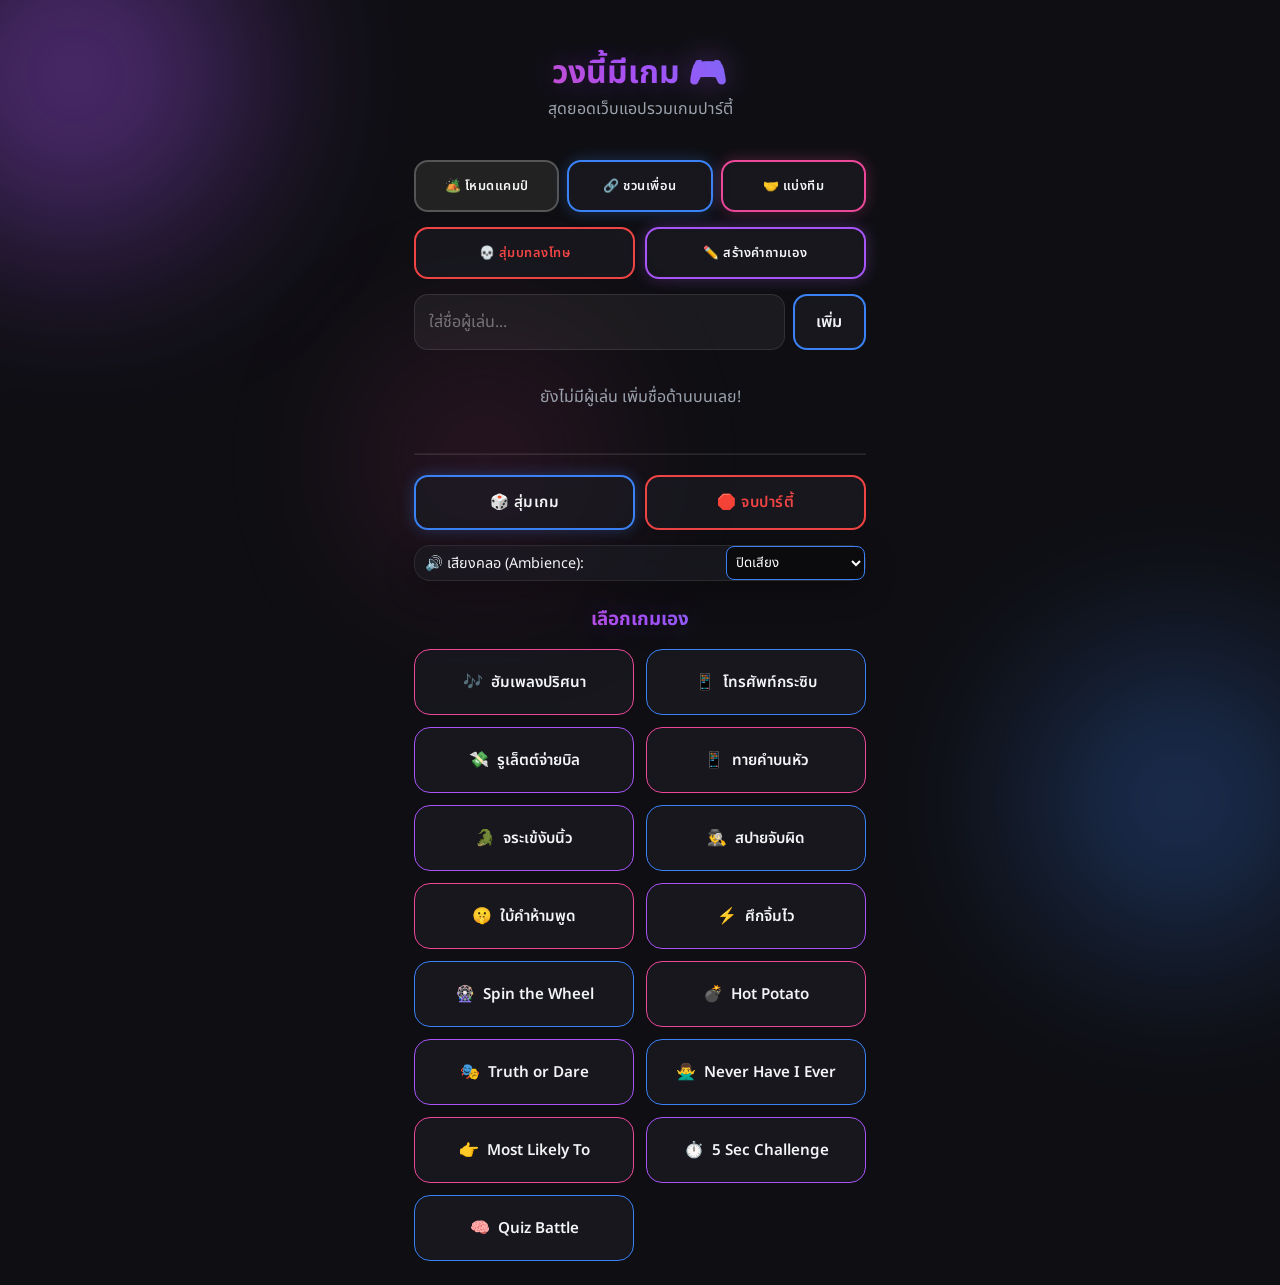
==== index.html @ 6295caa7 "Restore custom game selection section and load runtime fixes" ====
<!DOCTYPE html>
<html lang="th">
<head>
    <meta charset="UTF-8">
    <meta name="viewport" content="width=device-width, initial-scale=1.0">
    <title>วงนี้มีเกม - Party Game Hub</title>
    <link href="https://fonts.googleapis.com/css2?family=Noto+Sans+Thai:wght@300;400;600;800&display=swap" rel="stylesheet">
    <link rel="stylesheet" href="style.css">
    <link rel="manifest" href="manifest.json">
</head>
<body>

<div class="bg-orb orb-1"></div>
<div class="bg-orb orb-2"></div>
<div class="bg-orb orb-3"></div>
<div id="flash-overlay"></div>

<div id="app-container">
    <div id="home-view" class="p-4">
        <div class="header mb-4">
            <h1 class="text-gradient pulse-text">วงนี้มีเกม 🎮</h1>
            <p class="text-muted">สุดยอดเว็บแอปรวมเกมปาร์ตี้</p>
        </div>

        <div style="display: flex; gap: 8px; margin-bottom: 15px; flex-wrap: wrap;">
            <button onclick="toggleCampfire()" id="btn-campfire" class="action-btn" style="flex: 1; font-size: 0.8rem; background: #222; border-color: #555;">🏕️ โหมดแคมป์</button>
            <button onclick="shareApp()" class="btn-neon-blue action-btn" style="flex: 1; font-size: 0.8rem;">🔗 ชวนเพื่อน</button>
            <button onclick="splitTeams()" class="btn-neon-pink action-btn" style="flex: 1; font-size: 0.8rem;">🤝 แบ่งทีม</button>
        </div>

        <div style="display: flex; gap: 10px; margin-bottom: 15px;">
            <button onclick="showPenaltyModal()" class="btn-danger action-btn" style="flex: 1; font-size: 0.8rem;">💀 สุ่มบทลงโทษ</button>
            <button onclick="showCustomModal()" class="btn-neon-purple action-btn" style="flex: 1; font-size: 0.8rem;">✏️ สร้างคำถามเอง</button>
        </div>

        <div class="mb-4">
            <div style="display: flex; gap: 8px; margin-bottom: 15px;">
                <input type="text" id="new-player-name" placeholder="ใส่ชื่อผู้เล่น..." autocomplete="off">
                <button onclick="addPlayer()" class="btn-neon-blue" style="width: 80px; box-shadow: none;">เพิ่ม</button>
            </div>
            <div id="player-list"></div>
        </div>

        <hr style="border-color: rgba(255,255,255,0.1); margin: 20px 0;">

        <div style="display: flex; gap: 10px; margin-bottom: 15px;">
            <button onclick="randomGameSelect()" class="btn-neon-blue action-btn">🎲 สุ่มเกม</button>
            <button onclick="endParty()" class="btn-danger action-btn">🛑 จบปาร์ตี้</button>
        </div>

        <div class="glass-card p-2 mb-4" style="display: flex; align-items: center; justify-content: space-between;">
            <span style="font-size: 0.9rem; margin-left: 10px;">🔊 เสียงคลอ (Ambience):</span>
            <select id="ambience-select" onchange="changeAmbience()" style="padding: 5px; border-radius: 8px; background: rgba(0,0,0,0.5); color: white; border: 1px solid var(--neon-blue);">
                <option value="none">ปิดเสียง</option>
                <option value="crickets">🏕️ เสียงจิ้งหรีด</option>
                <option value="heartbeat">💓 ลุ้นระทึก (ตึกตัก)</option>
            </select>
        </div>

        <h3 class="mb-3 text-gradient">เลือกเกมเอง</h3>
        <div class="game-grid" id="game-grid">
            <p class="text-muted" style="grid-column: 1 / -1; text-align: center;">กำลังโหลดรายการเกม...</p>
        </div>
    </div>

    <div id="game-view" class="hidden glass-overlay">
        <div class="game-header">
            <button class="back-btn" onclick="closeGame()">◀ กลับ</button>
            <h2 id="game-title" class="text-gradient" style="flex: 1; text-align: left;">Game Title</h2>
        </div>
        <div class="game-content" id="game-content"></div>
    </div>

    <div id="summary-view" class="hidden p-4 glass-overlay">
        <h1 class="text-gradient mb-4 mt-4 pulse-text">🎉 สรุปผลปาร์ตี้ 🎉</h1>
        <div id="summary-content" class="glass-card mb-4 p-4" style="border-color: var(--neon-pink);"></div>
        <button onclick="copySummary()" class="btn-neon-blue mb-3 action-btn">📋 คัดลอกผลสรุป</button>
        <button onclick="resetAll()" class="btn-danger action-btn">🔄 เริ่มงานใหม่ทั้งหมด</button>
    </div>

    <div id="penalty-modal" class="hidden modal-overlay">
        <div class="glass-card p-4 text-center modal-box">
            <h2 class="mb-4 text-gradient">💀 บทลงโทษ</h2>
            <div id="penalty-result" class="timer-text mb-4" style="font-size: 1.5rem; color: #ef4444; line-height: 1.4;">กดสุ่มเลย!</div>
            <button class="btn-danger action-btn mb-2" onclick="rollPenalty()">🎲 สุ่มลงโทษ</button>
            <button class="btn-neon-purple action-btn" onclick="closeModals()">ปิดหน้าต่าง</button>
        </div>
    </div>

    <div id="custom-modal" class="hidden modal-overlay">
        <div class="glass-card p-4 modal-box">
            <h2 class="mb-4 text-gradient">✏️ สร้างคำถาม/คำใบ้เอง</h2>
            <select id="custom-category" style="width: 100%; padding: 10px; margin-bottom: 10px; background: rgba(0,0,0,0.5); color: white; border-radius: 8px;">
                <option value="tod-truth">Truth (ความจริง)</option>
                <option value="tod-dare">Dare (กล้าทำ)</option>
                <option value="headsup">ทายคำบนหัว</option>
            </select>
            <input type="text" id="custom-input" placeholder="พิมพ์ข้อความที่นี่..." class="mb-4">
            <button class="btn-neon-blue action-btn mb-2" onclick="saveCustomData()">💾 บันทึก</button>
            <button class="btn-danger action-btn" onclick="closeModals()">ปิดหน้าต่าง</button>
        </div>
    </div>

    <div id="team-modal" class="hidden modal-overlay">
        <div class="glass-card p-4 modal-box text-center">
            <h2 class="mb-4 text-gradient">🤝 ผลการแบ่งทีม</h2>
            <div id="team-result" style="text-align: left; margin-bottom: 20px;"></div>
            <button class="btn-neon-blue action-btn mb-2" onclick="splitTeams()">🔄 สุ่มใหม่</button>
            <button class="btn-danger action-btn" onclick="closeModals()">ปิดหน้าต่าง</button>
        </div>
    </div>
</div>

<script src="script.js"></script>
<script src="fixes.js"></script>
</body>
</html>
---- style.css ----
:root {
    --bg-dark: #0f0f13;
    --card-dark: rgba(28, 28, 36, 0.65);
    --neon-purple: #a855f7;
    --neon-blue: #3b82f6;
    --neon-pink: #ec4899;
    --text-main: #f3f4f6;
    --text-muted: #9ca3af;
}

* { box-sizing: border-box; margin: 0; padding: 0; font-family: 'Noto Sans Thai', sans-serif; -webkit-tap-highlight-color: transparent; }
body { background-color: var(--bg-dark); color: var(--text-main); display: flex; justify-content: center; min-height: 100vh; overflow-x: hidden; transition: background-color 0.3s; }

/* โหมดแคมป์ไฟ (Campfire Mode) ประหยัดแบตเตอรี่ */
body.campfire-mode { background-color: #000000; }
body.campfire-mode .bg-orb { display: none !important; }
body.campfire-mode .glass-card { background: #111; border-color: #333; box-shadow: none; backdrop-filter: none; }
body.campfire-mode .btn-neon-blue, body.campfire-mode .btn-neon-pink, body.campfire-mode .btn-neon-purple { box-shadow: none !important; text-shadow: none !important; border-width: 1px; }
body.campfire-mode .text-gradient { background: none; -webkit-text-fill-color: #fff; text-shadow: none; color: #fff; }

.bg-orb { position: fixed; border-radius: 50%; filter: blur(90px); z-index: -1; opacity: 0.4; animation: float 12s infinite ease-in-out alternate; }
.orb-1 { width: 350px; height: 350px; background: var(--neon-purple); top: -100px; left: -100px; }
.orb-2 { width: 300px; height: 300px; background: var(--neon-blue); bottom: -50px; right: -50px; animation-delay: -4s; opacity: 0.3; }
.orb-3 { width: 200px; height: 200px; background: var(--neon-pink); top: 40%; left: 30%; animation-delay: -8s; opacity: 0.2; }
@keyframes float { 0% { transform: translate(0, 0) scale(1); } 100% { transform: translate(40px, 60px) scale(1.1); } }

#flash-overlay { position: fixed; top: 0; left: 0; width: 100vw; height: 100vh; pointer-events: none; z-index: 9999; transition: background-color 0.3s; }

#app-container { width: 100%; max-width: 500px; min-height: 100vh; position: relative; display: flex; flex-direction: column; }
h1, h2, h3 { text-align: center; }
.text-gradient { background: linear-gradient(45deg, var(--neon-pink), var(--neon-purple), var(--neon-blue)); -webkit-background-clip: text; -webkit-text-fill-color: transparent; text-shadow: 0 0 30px rgba(168, 85, 247, 0.4); }
.hidden { display: none !important; }
.mb-2 { margin-bottom: 0.5rem; } .mb-3 { margin-bottom: 1rem; } .mb-4 { margin-bottom: 1.5rem; } .mt-4 { margin-top: 1.5rem; } .p-4 { padding: 1.5rem; } .text-muted { color: var(--text-muted); }
.text-center { text-align: center; }

.glass-card { background: var(--card-dark); backdrop-filter: blur(12px); -webkit-backdrop-filter: blur(12px); border: 1px solid rgba(255, 255, 255, 0.08); border-radius: 16px; box-shadow: 0 8px 32px 0 rgba(0, 0, 0, 0.3); transition: all 0.3s; }
.glass-overlay { background: rgba(15, 15, 19, 0.95); backdrop-filter: blur(20px); -webkit-backdrop-filter: blur(20px); display: flex; flex-direction: column; }
.game-rules-box { background: rgba(255, 255, 255, 0.05); border-left: 4px solid var(--neon-blue); padding: 12px 15px; border-radius: 0 12px 12px 0; font-size: 0.9rem; text-align: left; line-height: 1.5; width: 100%; max-width: 400px; margin-bottom: 20px; box-shadow: inset 0 0 10px rgba(59, 130, 246, 0.1); }

/* แก้ไขปัญหา Modal ของภาพ image_8b6b81.png */
.modal-overlay { position: fixed; top: 0; left: 0; width: 100%; height: 100%; background: rgba(0,0,0,0.8); z-index: 10000; display: flex; justify-content: center; align-items: center; padding: 20px; backdrop-filter: blur(10px); }
.modal-box { width: 100%; max-width: 400px; animation: slideUpFade 0.3s ease-out; }

button { background: var(--card-dark); color: var(--text-main); border: 2px solid var(--text-muted); padding: 14px 20px; border-radius: 14px; font-size: 1rem; font-weight: 600; cursor: pointer; transition: all 0.3s; width: 100%; display: flex; justify-content: center; align-items: center; gap: 8px; backdrop-filter: blur(5px); }
button:active { transform: scale(0.95); }
.action-btn { letter-spacing: 0.5px; text-transform: uppercase; font-size: 0.95rem; }
.btn-neon-purple { border-color: var(--neon-purple); box-shadow: 0 0 15px rgba(168, 85, 247, 0.3); } .btn-neon-purple:hover { box-shadow: 0 0 25px rgba(168, 85, 247, 0.6), inset 0 0 10px rgba(168, 85, 247, 0.4); background: rgba(168, 85, 247, 0.1); }
.btn-neon-blue { border-color: var(--neon-blue); box-shadow: 0 0 15px rgba(59, 130, 246, 0.3); } .btn-neon-blue:hover { box-shadow: 0 0 25px rgba(59, 130, 246, 0.6), inset 0 0 10px rgba(59, 130, 246, 0.4); background: rgba(59, 130, 246, 0.1); }
.btn-neon-pink { border-color: var(--neon-pink); box-shadow: 0 0 15px rgba(236, 72, 153, 0.3); } .btn-neon-pink:hover { box-shadow: 0 0 25px rgba(236, 72, 153, 0.6), inset 0 0 10px rgba(236, 72, 153, 0.4); background: rgba(236, 72, 153, 0.1); }
.btn-danger { border-color: #ef4444; color: #ef4444; } .btn-danger:hover { box-shadow: 0 0 25px rgba(239, 68, 68, 0.5); background: rgba(239, 68, 68, 0.1); }

input[type="text"], input[type="number"] { width: 100%; padding: 14px; border-radius: 14px; border: 1px solid rgba(255,255,255,0.1); background: rgba(255,255,255,0.05); color: var(--text-main); font-size: 1rem; outline: none; transition: all 0.3s; }
input[type="text"]:focus, input[type="number"]:focus { border-color: var(--neon-blue); box-shadow: 0 0 20px rgba(59, 130, 246, 0.4); background: rgba(255,255,255,0.1); }

/* Custom Timer Input */
.custom-timer-box { display: flex; align-items: center; justify-content: center; gap: 10px; margin-bottom: 15px; background: rgba(0,0,0,0.3); padding: 10px; border-radius: 12px; border: 1px solid rgba(255,255,255,0.1); width: 100%; max-width: 300px; }
.custom-timer-box input { width: 80px; padding: 8px; text-align: center; }

.header { text-align: center; padding: 25px 10px 15px; }
.player-item { background: var(--card-dark); backdrop-filter: blur(10px); border-radius: 12px; padding: 12px 18px; display: flex; justify-content: space-between; align-items: center; margin-bottom: 10px; border-left: 4px solid var(--neon-purple); border-top: 1px solid rgba(255,255,255,0.05); border-right: 1px solid rgba(255,255,255,0.05); border-bottom: 1px solid rgba(255,255,255,0.05); transition: transform 0.2s; }

.game-grid { display: grid; grid-template-columns: repeat(2, 1fr); gap: 12px; }
.game-card { background: var(--card-dark); border: 1px solid rgba(255,255,255,0.08); border-radius: 16px; padding: 20px 5px; text-align: center; cursor: pointer; transition: all 0.3s; }

#game-view, #summary-view { position: fixed; top: 0; left: 0; right: 0; bottom: 0; z-index: 10; display: flex; flex-direction: column; overflow-y: auto; }
.game-header { display: flex; align-items: center; padding: 20px; border-bottom: 1px solid rgba(255,255,255,0.05); background: rgba(0,0,0,0.5); position: sticky; top: 0; z-index: 11; }
.back-btn { width: auto; padding: 8px 18px; border-color: rgba(255,255,255,0.2); margin-right: 15px; border-radius: 20px;}
.game-content { flex: 1; padding: 30px 20px; display: flex; flex-direction: column; align-items: center; justify-content: flex-start; text-align: center; min-height: max-content; }

.display-text { font-size: 1.5rem; font-weight: 600; line-height: 1.5; margin: 15px 0; min-height: 100px; display: flex; align-items: center; justify-content: center; text-shadow: 0 2px 10px rgba(0,0,0,0.5); }
.timer-text { font-size: 4rem; font-weight: 800; color: var(--neon-pink); text-shadow: 0 0 30px rgba(236, 72, 153, 0.8); animation: heartbeat 1s infinite; }
@keyframes heartbeat { 0% { transform: scale(1); } 50% { transform: scale(1.1); } 100% { transform: scale(1); } }
@keyframes slideUpFade { 0% { opacity: 0; transform: translateY(30px); } 100% { opacity: 1; transform: translateY(0); } }

/* Toast Notification */
#toast-container { position: fixed; top: 20px; left: 50%; transform: translateX(-50%); z-index: 100000; display: flex; flex-direction: column; align-items: center; gap: 10px; width: 90%; max-width: 400px; pointer-events: none; }
.toast { background: rgba(28, 28, 36, 0.95); border: 2px solid var(--neon-blue); color: white; padding: 12px 20px; border-radius: 30px; box-shadow: 0 5px 20px rgba(0,0,0,0.5); animation: slideDownToast 0.3s forwards; text-align: center; font-weight: 600; width: 100%; backdrop-filter: blur(10px); }
@keyframes slideDownToast { 0% { transform: translateY(-50px); opacity: 0; } 100% { transform: translateY(0); opacity: 1; } }

/* Wheel & Tap Battle */
.wheel-container { width: 260px; height: 260px; border-radius: 50%; border: 6px solid var(--neon-purple); display: flex; align-items: center; justify-content: center; font-size: 1.5rem; font-weight: bold; margin: 30px auto; background: rgba(28,28,36,0.8); text-align: center; padding: 25px; animation: ring-pulse 2s infinite; }
.tap-container { display: flex; flex-direction: column; width: 100%; height: 50vh; min-height: 300px; border-radius: 20px; overflow: hidden; border: 4px solid #fff; }
.tap-area { display: flex; justify-content: center; align-items: center; font-size: 2rem; font-weight: bold; cursor: pointer; transition: flex-basis 0.1s; -webkit-user-select: none; user-select: none; }
.tap-red { background: #ef4444; flex-basis: 50%; } .tap-blue { background: #3b82f6; flex-basis: 50%; }
.croc-grid { display: grid; grid-template-columns: repeat(5, 1fr); gap: 10px; width: 100%; max-width: 400px; margin: 20px 0; }
.croc-tooth { background: white; height: 60px; border-radius: 8px; border: none; cursor: pointer; box-shadow: inset 0 -5px 10px rgba(0,0,0,0.2); }
.croc-tooth.pressed { background: #333; opacity: 0.5; pointer-events: none; }
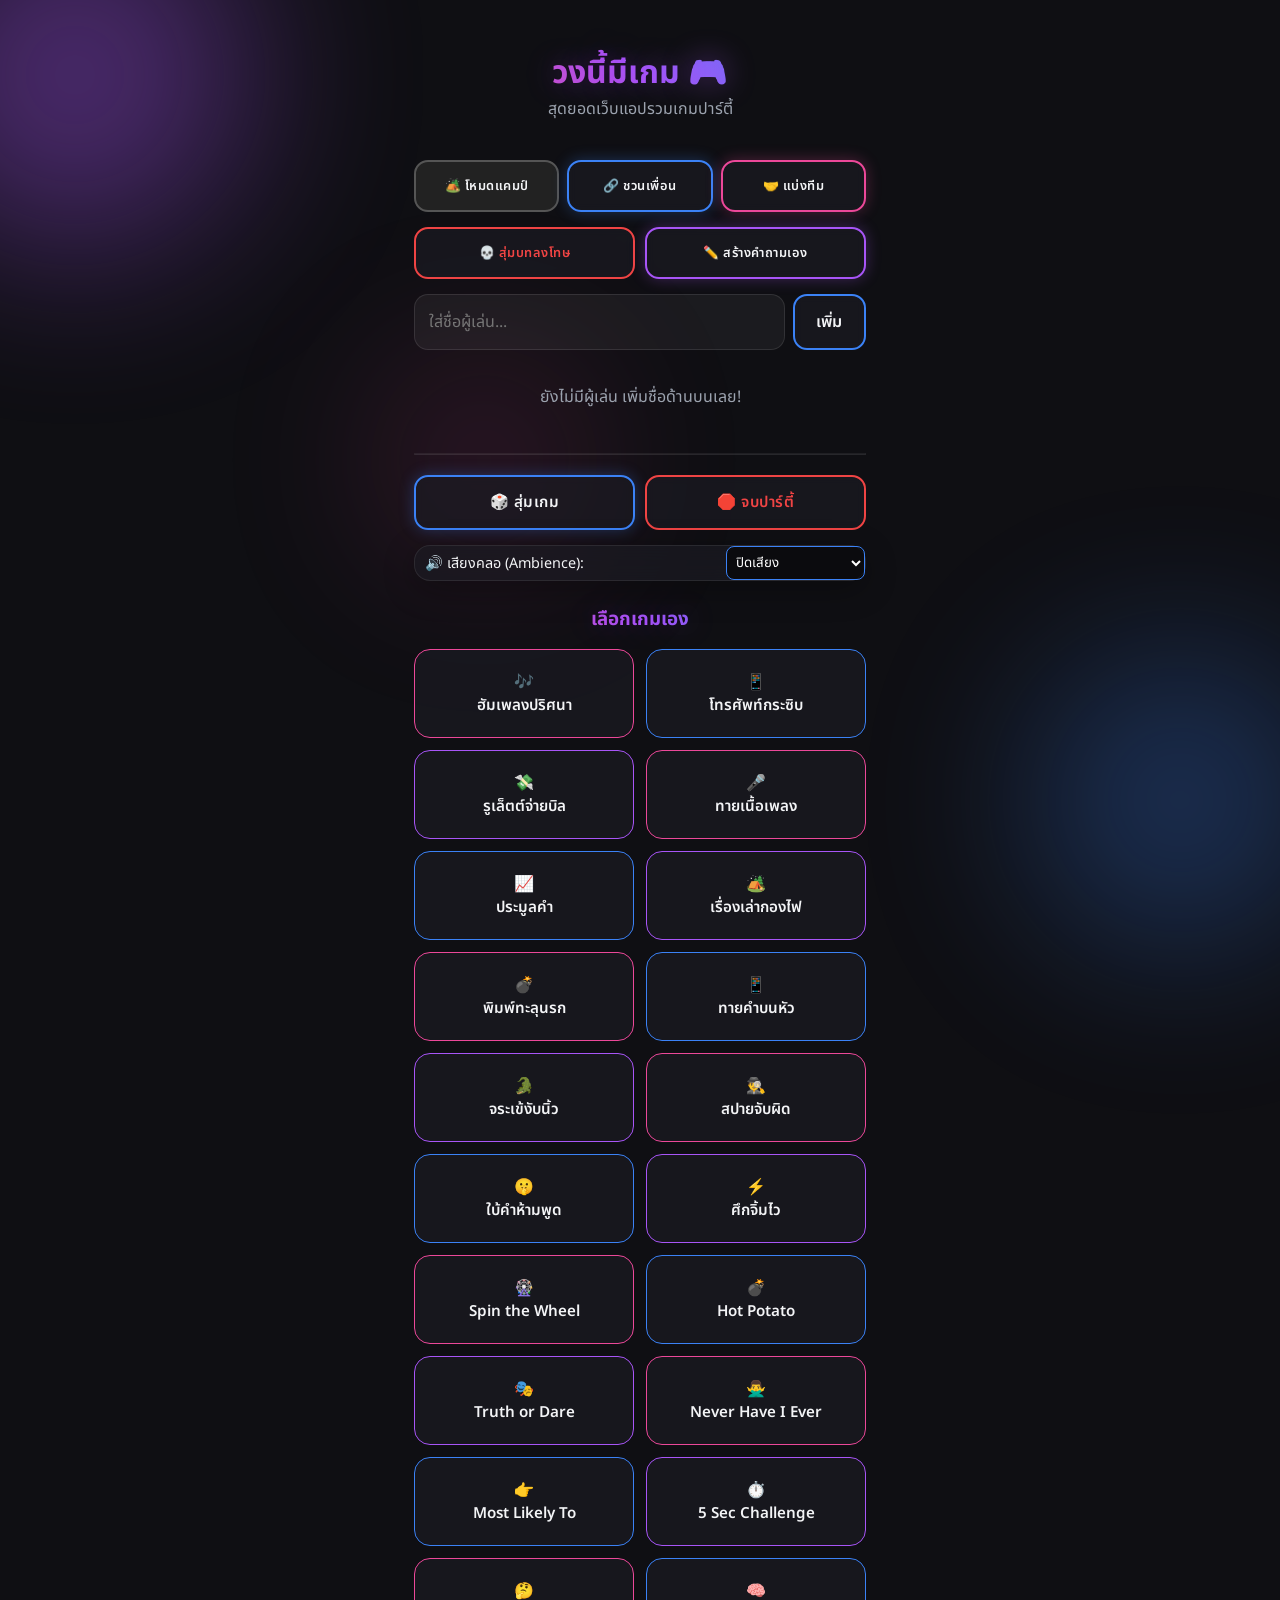
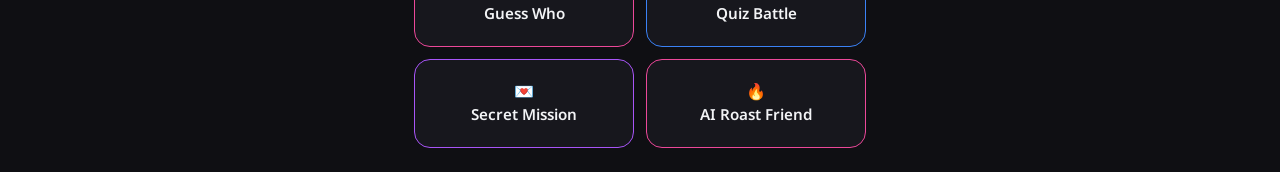
==== commit 33cc7a02: "Update index.html" ====
--- a/index.html
+++ b/index.html
@@ -112,6 +112,5 @@
 </div>
 
 <script src="script.js"></script>
-<script src="fixes.js"></script>
 </body>
 </html>
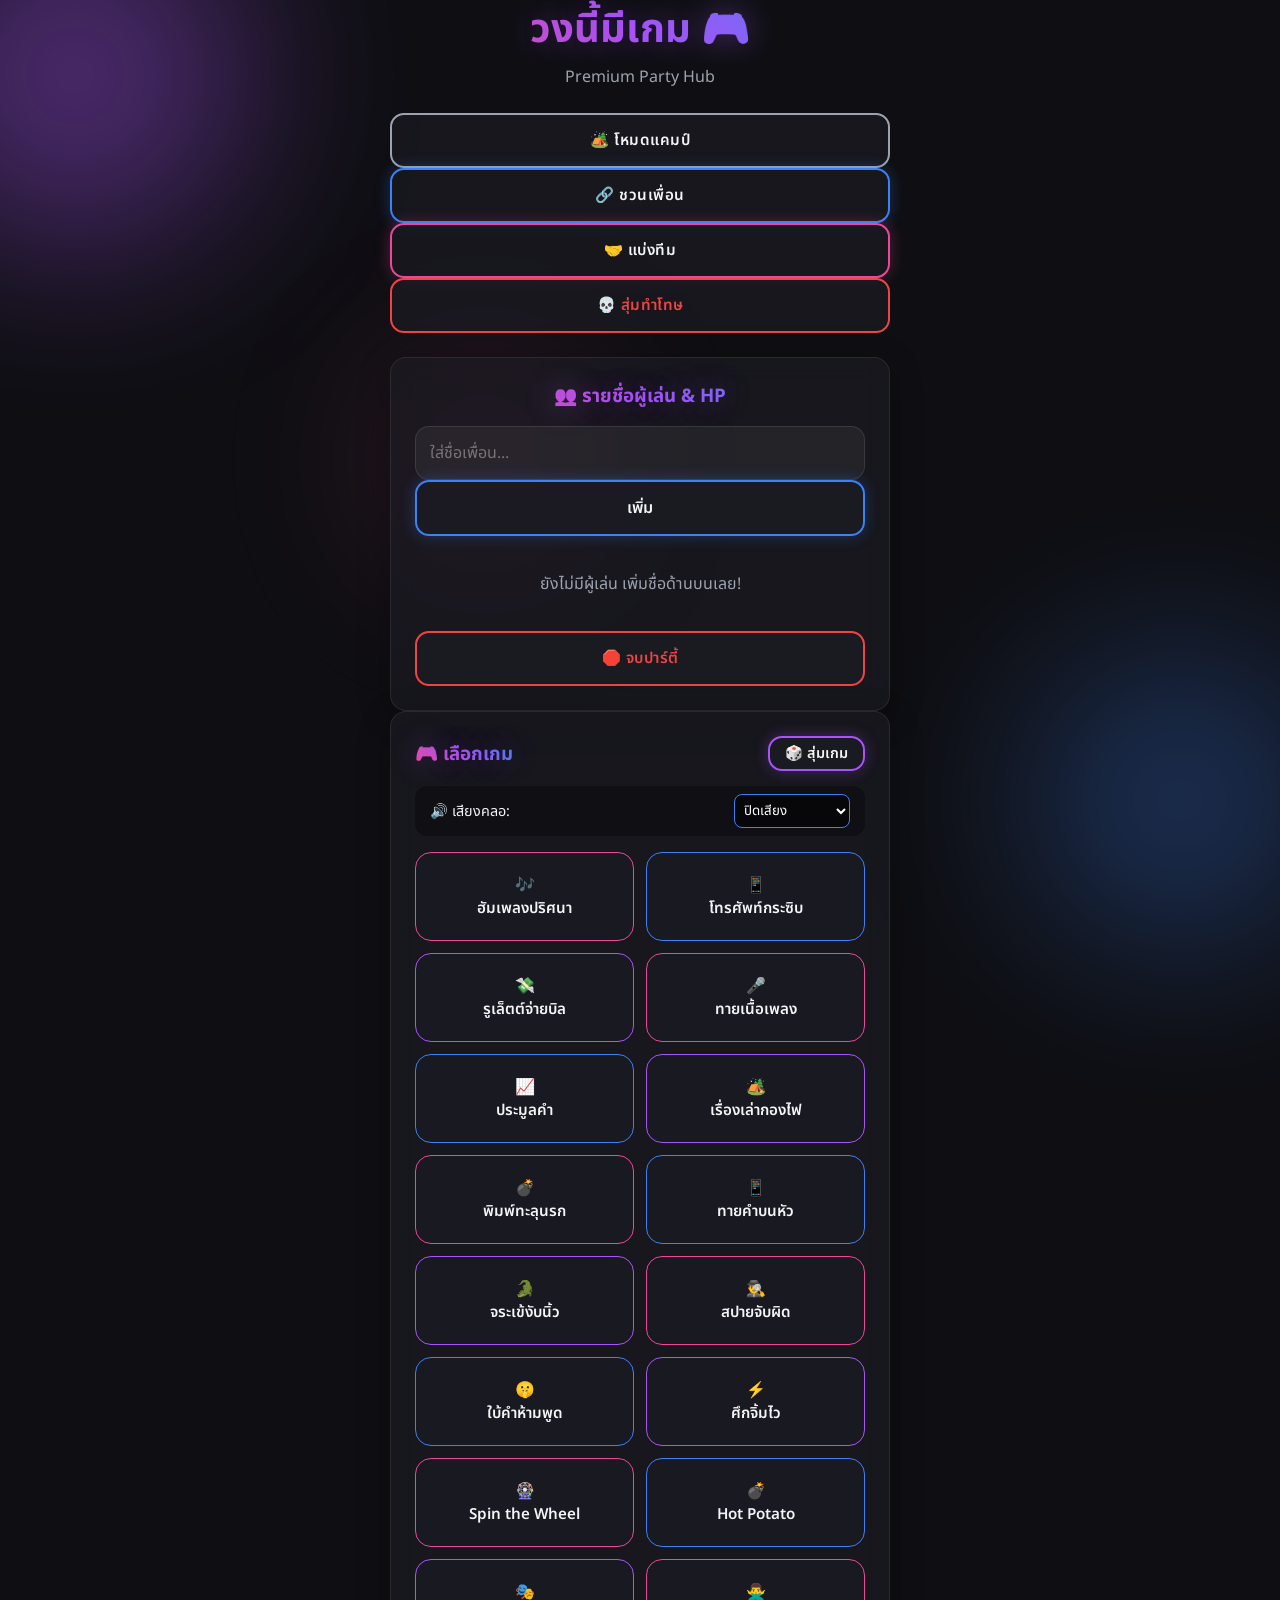
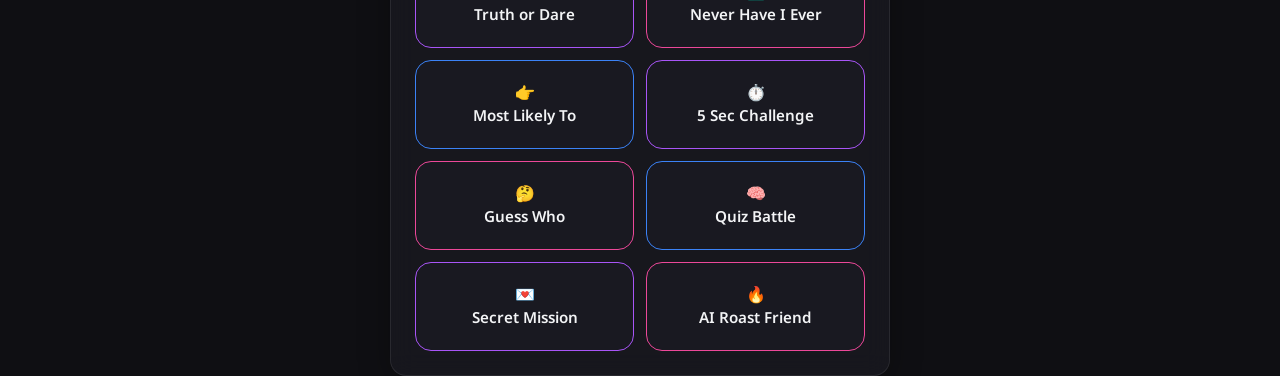
==== commit 4b177f1b: "Update index.html" ====
--- a/index.html
+++ b/index.html
@@ -2,8 +2,8 @@
 <html lang="th">
 <head>
     <meta charset="UTF-8">
-    <meta name="viewport" content="width=device-width, initial-scale=1.0">
-    <title>วงนี้มีเกม - Party Game Hub</title>
+    <meta name="viewport" content="width=device-width, initial-scale=1.0, maximum-scale=1.0, user-scalable=no">
+    <title>วงนี้มีเกม - Premium Party Hub</title>
     <link href="https://fonts.googleapis.com/css2?family=Noto+Sans+Thai:wght@300;400;600;800&display=swap" rel="stylesheet">
     <link rel="stylesheet" href="style.css">
     <link rel="manifest" href="manifest.json">
@@ -16,50 +16,52 @@
 <div id="flash-overlay"></div>
 
 <div id="app-container">
-    <div id="home-view" class="p-4">
-        <div class="header mb-4">
-            <h1 class="text-gradient pulse-text">วงนี้มีเกม 🎮</h1>
-            <p class="text-muted">สุดยอดเว็บแอปรวมเกมปาร์ตี้</p>
+    
+    <div id="home-view" class="dashboard-layout">
+        
+        <div class="header-section text-center mb-4">
+            <h1 class="text-gradient pulse-text" style="font-size: 2.5rem; margin-bottom: 5px;">วงนี้มีเกม 🎮</h1>
+            <p class="text-muted">Premium Party Hub</p>
         </div>
 
-        <div style="display: flex; gap: 8px; margin-bottom: 15px; flex-wrap: wrap;">
-            <button onclick="toggleCampfire()" id="btn-campfire" class="action-btn" style="flex: 1; font-size: 0.8rem; background: #222; border-color: #555;">🏕️ โหมดแคมป์</button>
-            <button onclick="shareApp()" class="btn-neon-blue action-btn" style="flex: 1; font-size: 0.8rem;">🔗 ชวนเพื่อน</button>
-            <button onclick="splitTeams()" class="btn-neon-pink action-btn" style="flex: 1; font-size: 0.8rem;">🤝 แบ่งทีม</button>
+        <div class="toolbar-section mb-4">
+            <button onclick="toggleCampfire()" id="btn-campfire" class="action-btn toolbar-btn">🏕️ โหมดแคมป์</button>
+            <button onclick="shareApp()" class="action-btn toolbar-btn btn-neon-blue">🔗 ชวนเพื่อน</button>
+            <button onclick="splitTeams()" class="action-btn toolbar-btn btn-neon-pink">🤝 แบ่งทีม</button>
+            <button onclick="showPenaltyModal()" class="action-btn toolbar-btn btn-danger">💀 สุ่มทำโทษ</button>
         </div>
 
-        <div style="display: flex; gap: 10px; margin-bottom: 15px;">
-            <button onclick="showPenaltyModal()" class="btn-danger action-btn" style="flex: 1; font-size: 0.8rem;">💀 สุ่มบทลงโทษ</button>
-            <button onclick="showCustomModal()" class="btn-neon-purple action-btn" style="flex: 1; font-size: 0.8rem;">✏️ สร้างคำถามเอง</button>
-        </div>
+        <div class="dashboard-grid">
+            
+            <div class="player-panel glass-card p-4">
+                <h3 class="mb-3 text-gradient">👥 รายชื่อผู้เล่น & HP</h3>
+                <div class="add-player-box mb-3">
+                    <input type="text" id="new-player-name" placeholder="ใส่ชื่อเพื่อน..." autocomplete="off">
+                    <button onclick="addPlayer()" class="btn-neon-blue">เพิ่ม</button>
+                </div>
+                <div id="player-list" class="player-list-container"></div>
+                
+                <div style="display: flex; gap: 10px; margin-top: 15px;">
+                    <button onclick="endParty()" class="btn-danger action-btn" style="flex: 1;">🛑 จบปาร์ตี้</button>
+                </div>
+            </div>
 
-        <div class="mb-4">
-            <div style="display: flex; gap: 8px; margin-bottom: 15px;">
-                <input type="text" id="new-player-name" placeholder="ใส่ชื่อผู้เล่น..." autocomplete="off">
-                <button onclick="addPlayer()" class="btn-neon-blue" style="width: 80px; box-shadow: none;">เพิ่ม</button>
+            <div class="game-panel glass-card p-4">
+                <div style="display: flex; justify-content: space-between; align-items: center; margin-bottom: 15px;">
+                    <h3 class="text-gradient" style="margin: 0;">🎮 เลือกเกม</h3>
+                    <button onclick="randomGameSelect()" class="btn-neon-purple" style="width: auto; padding: 5px 15px; font-size: 0.9rem;">🎲 สุ่มเกม</button>
+                </div>
+                <div class="mb-3" style="display: flex; align-items: center; justify-content: space-between; background: rgba(0,0,0,0.3); padding: 8px 15px; border-radius: 12px;">
+                    <span style="font-size: 0.9rem;">🔊 เสียงคลอ:</span>
+                    <select id="ambience-select" onchange="changeAmbience()" style="padding: 5px; border-radius: 8px; background: rgba(0,0,0,0.5); color: white; border: 1px solid var(--neon-blue);">
+                        <option value="none">ปิดเสียง</option>
+                        <option value="crickets">🏕️ เสียงจิ้งหรีด</option>
+                        <option value="heartbeat">💓 ลุ้นระทึก</option>
+                    </select>
+                </div>
+                <div class="game-grid" id="game-grid"></div>
             </div>
-            <div id="player-list"></div>
-        </div>
 
-        <hr style="border-color: rgba(255,255,255,0.1); margin: 20px 0;">
-
-        <div style="display: flex; gap: 10px; margin-bottom: 15px;">
-            <button onclick="randomGameSelect()" class="btn-neon-blue action-btn">🎲 สุ่มเกม</button>
-            <button onclick="endParty()" class="btn-danger action-btn">🛑 จบปาร์ตี้</button>
-        </div>
-
-        <div class="glass-card p-2 mb-4" style="display: flex; align-items: center; justify-content: space-between;">
-            <span style="font-size: 0.9rem; margin-left: 10px;">🔊 เสียงคลอ (Ambience):</span>
-            <select id="ambience-select" onchange="changeAmbience()" style="padding: 5px; border-radius: 8px; background: rgba(0,0,0,0.5); color: white; border: 1px solid var(--neon-blue);">
-                <option value="none">ปิดเสียง</option>
-                <option value="crickets">🏕️ เสียงจิ้งหรีด</option>
-                <option value="heartbeat">💓 ลุ้นระทึก (ตึกตัก)</option>
-            </select>
-        </div>
-
-        <h3 class="mb-3 text-gradient">เลือกเกมเอง</h3>
-        <div class="game-grid" id="game-grid">
-            <p class="text-muted" style="grid-column: 1 / -1; text-align: center;">กำลังโหลดรายการเกม...</p>
         </div>
     </div>
 
@@ -72,8 +74,8 @@
     </div>
 
     <div id="summary-view" class="hidden p-4 glass-overlay">
-        <h1 class="text-gradient mb-4 mt-4 pulse-text">🎉 สรุปผลปาร์ตี้ 🎉</h1>
-        <div id="summary-content" class="glass-card mb-4 p-4" style="border-color: var(--neon-pink);"></div>
+        <h1 class="text-gradient mb-4 mt-4 pulse-text text-center">🎉 สรุปผลปาร์ตี้ 🎉</h1>
+        <div id="summary-content" class="glass-card mb-4 p-4"></div>
         <button onclick="copySummary()" class="btn-neon-blue mb-3 action-btn">📋 คัดลอกผลสรุป</button>
         <button onclick="resetAll()" class="btn-danger action-btn">🔄 เริ่มงานใหม่ทั้งหมด</button>
     </div>
@@ -87,20 +89,6 @@
         </div>
     </div>
 
-    <div id="custom-modal" class="hidden modal-overlay">
-        <div class="glass-card p-4 modal-box">
-            <h2 class="mb-4 text-gradient">✏️ สร้างคำถาม/คำใบ้เอง</h2>
-            <select id="custom-category" style="width: 100%; padding: 10px; margin-bottom: 10px; background: rgba(0,0,0,0.5); color: white; border-radius: 8px;">
-                <option value="tod-truth">Truth (ความจริง)</option>
-                <option value="tod-dare">Dare (กล้าทำ)</option>
-                <option value="headsup">ทายคำบนหัว</option>
-            </select>
-            <input type="text" id="custom-input" placeholder="พิมพ์ข้อความที่นี่..." class="mb-4">
-            <button class="btn-neon-blue action-btn mb-2" onclick="saveCustomData()">💾 บันทึก</button>
-            <button class="btn-danger action-btn" onclick="closeModals()">ปิดหน้าต่าง</button>
-        </div>
-    </div>
-
     <div id="team-modal" class="hidden modal-overlay">
         <div class="glass-card p-4 modal-box text-center">
             <h2 class="mb-4 text-gradient">🤝 ผลการแบ่งทีม</h2>
@@ -109,6 +97,7 @@
             <button class="btn-danger action-btn" onclick="closeModals()">ปิดหน้าต่าง</button>
         </div>
     </div>
+
 </div>
 
 <script src="script.js"></script>
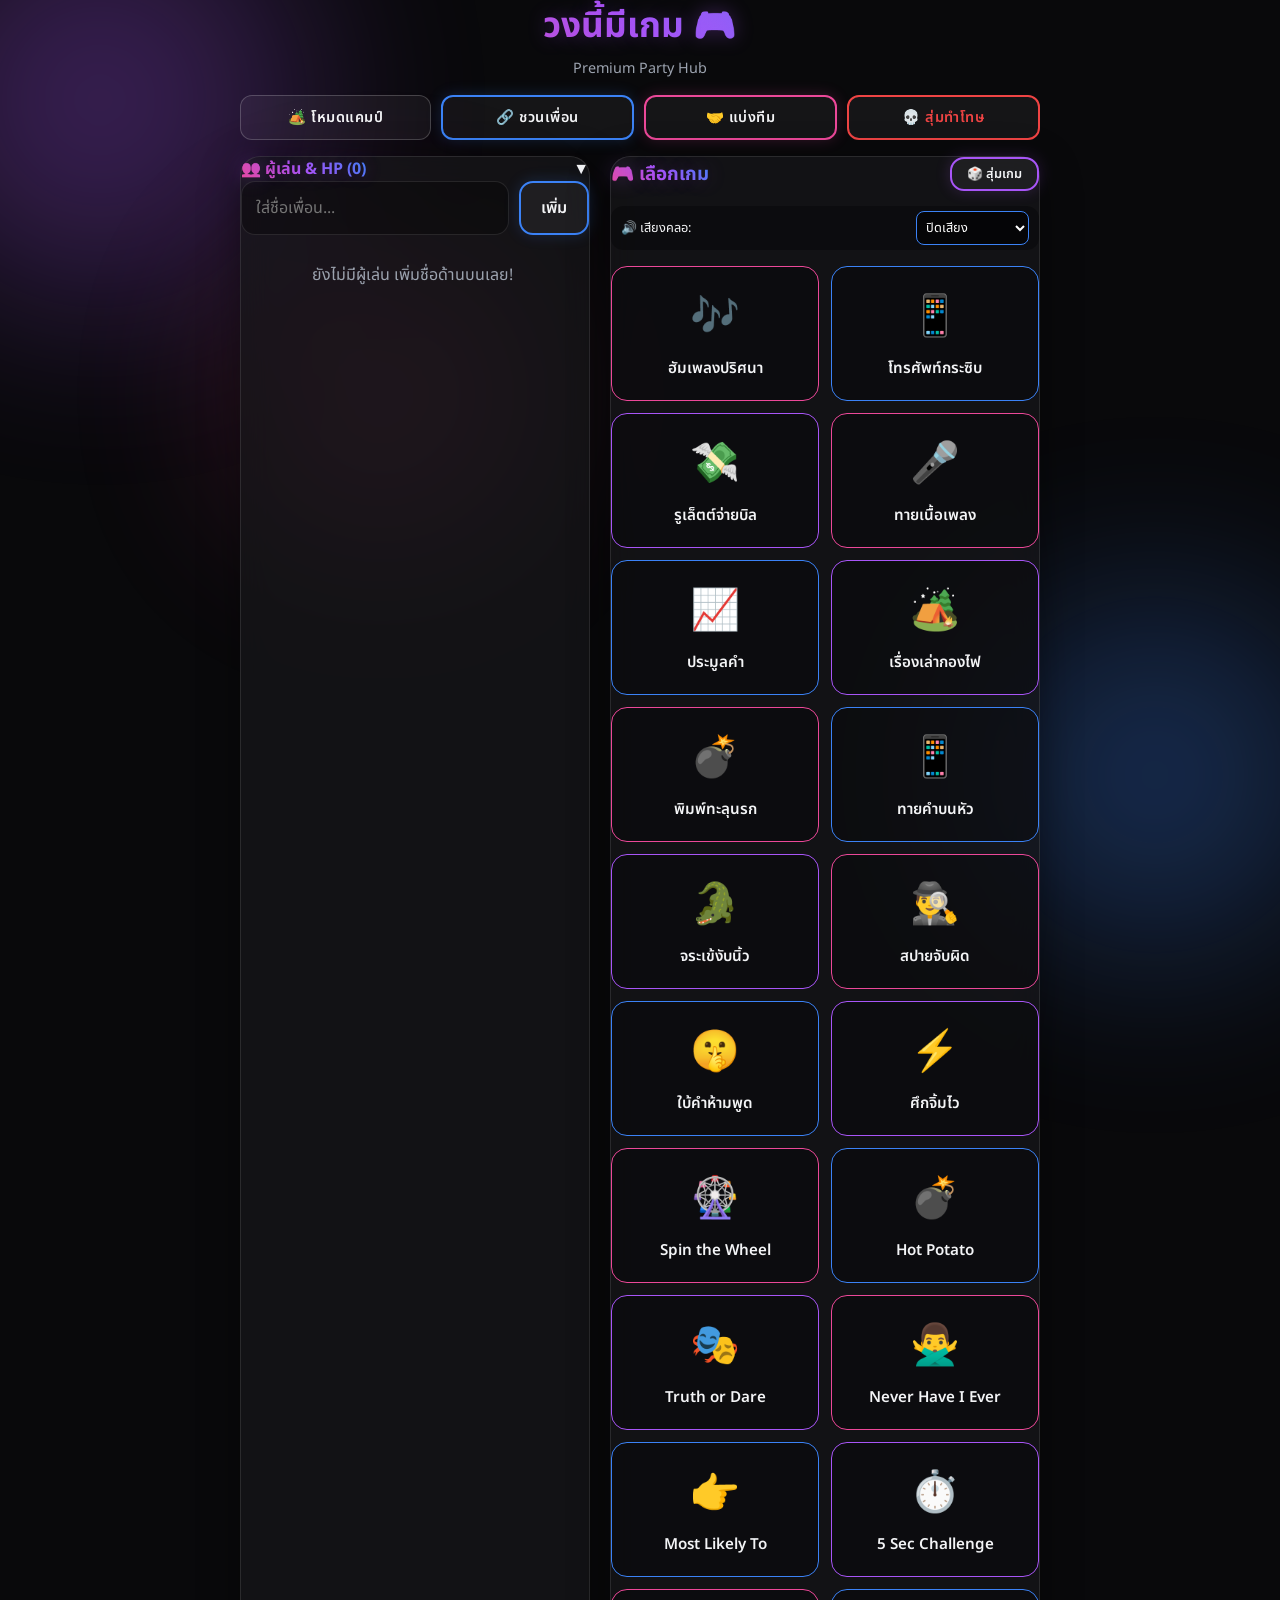
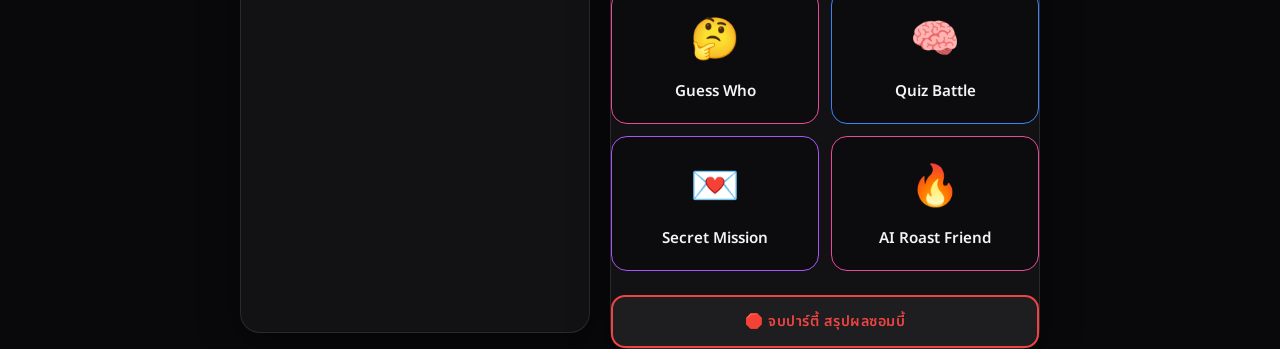
==== commit ac9b3804: "Update index.html" ====
--- a/index.html
+++ b/index.html
@@ -10,21 +10,19 @@
 </head>
 <body>
 
-<div class="bg-orb orb-1"></div>
-<div class="bg-orb orb-2"></div>
-<div class="bg-orb orb-3"></div>
+<div class="bg-orb orb-1"></div><div class="bg-orb orb-2"></div><div class="bg-orb orb-3"></div>
 <div id="flash-overlay"></div>
 
 <div id="app-container">
     
     <div id="home-view" class="dashboard-layout">
         
-        <div class="header-section text-center mb-4">
-            <h1 class="text-gradient pulse-text" style="font-size: 2.5rem; margin-bottom: 5px;">วงนี้มีเกม 🎮</h1>
-            <p class="text-muted">Premium Party Hub</p>
+        <div class="header-section text-center mb-3 mt-3">
+            <h1 class="text-gradient pulse-text" style="font-size: 2.2rem; margin-bottom: 5px;">วงนี้มีเกม 🎮</h1>
+            <p class="text-muted" style="font-size: 0.9rem;">Premium Party Hub</p>
         </div>
 
-        <div class="toolbar-section mb-4">
+        <div class="toolbar-section mb-3">
             <button onclick="toggleCampfire()" id="btn-campfire" class="action-btn toolbar-btn">🏕️ โหมดแคมป์</button>
             <button onclick="shareApp()" class="action-btn toolbar-btn btn-neon-blue">🔗 ชวนเพื่อน</button>
             <button onclick="splitTeams()" class="action-btn toolbar-btn btn-neon-pink">🤝 แบ่งทีม</button>
@@ -32,43 +30,48 @@
         </div>
 
         <div class="dashboard-grid">
-            
-            <div class="player-panel glass-card p-4">
-                <h3 class="mb-3 text-gradient">👥 รายชื่อผู้เล่น & HP</h3>
-                <div class="add-player-box mb-3">
-                    <input type="text" id="new-player-name" placeholder="ใส่ชื่อเพื่อน..." autocomplete="off">
-                    <button onclick="addPlayer()" class="btn-neon-blue">เพิ่ม</button>
+            <div class="player-panel glass-card p-3 mb-3">
+                <div style="display: flex; justify-content: space-between; align-items: center; cursor: pointer;" onclick="togglePlayerList()">
+                    <h4 class="text-gradient m-0">👥 ผู้เล่น & HP (<span id="player-count">0</span>)</h4>
+                    <span id="player-toggle-icon">▼</span>
                 </div>
-                <div id="player-list" class="player-list-container"></div>
                 
-                <div style="display: flex; gap: 10px; margin-top: 15px;">
-                    <button onclick="endParty()" class="btn-danger action-btn" style="flex: 1;">🛑 จบปาร์ตี้</button>
+                <div id="player-manage-section" class="mt-3">
+                    <div class="add-player-box mb-2">
+                        <input type="text" id="new-player-name" placeholder="ใส่ชื่อเพื่อน..." autocomplete="off">
+                        <button onclick="addPlayer()" class="btn-neon-blue" style="width: 70px; padding: 10px;">เพิ่ม</button>
+                    </div>
+                    <div id="player-list" class="player-list-container"></div>
                 </div>
             </div>
 
-            <div class="game-panel glass-card p-4">
+            <div class="game-panel glass-card p-3">
                 <div style="display: flex; justify-content: space-between; align-items: center; margin-bottom: 15px;">
                     <h3 class="text-gradient" style="margin: 0;">🎮 เลือกเกม</h3>
-                    <button onclick="randomGameSelect()" class="btn-neon-purple" style="width: auto; padding: 5px 15px; font-size: 0.9rem;">🎲 สุ่มเกม</button>
+                    <button onclick="randomGameSelect()" class="btn-neon-purple" style="width: auto; padding: 5px 15px; font-size: 0.8rem;">🎲 สุ่มเกม</button>
                 </div>
-                <div class="mb-3" style="display: flex; align-items: center; justify-content: space-between; background: rgba(0,0,0,0.3); padding: 8px 15px; border-radius: 12px;">
-                    <span style="font-size: 0.9rem;">🔊 เสียงคลอ:</span>
-                    <select id="ambience-select" onchange="changeAmbience()" style="padding: 5px; border-radius: 8px; background: rgba(0,0,0,0.5); color: white; border: 1px solid var(--neon-blue);">
+                <div class="mb-3" style="display: flex; align-items: center; justify-content: space-between; background: rgba(0,0,0,0.3); padding: 5px 10px; border-radius: 12px;">
+                    <span style="font-size: 0.8rem;">🔊 เสียงคลอ:</span>
+                    <select id="ambience-select" onchange="changeAmbience()" style="padding: 5px; border-radius: 8px; background: rgba(0,0,0,0.5); color: white; border: 1px solid var(--neon-blue); font-size: 0.8rem;">
                         <option value="none">ปิดเสียง</option>
                         <option value="crickets">🏕️ เสียงจิ้งหรีด</option>
                         <option value="heartbeat">💓 ลุ้นระทึก</option>
                     </select>
                 </div>
                 <div class="game-grid" id="game-grid"></div>
+                
+                <button onclick="endParty()" class="btn-danger action-btn mt-4" style="width: 100%;">🛑 จบปาร์ตี้ สรุปผลซอมบี้</button>
             </div>
-
         </div>
     </div>
 
     <div id="game-view" class="hidden glass-overlay">
-        <div class="game-header">
-            <button class="back-btn" onclick="closeGame()">◀ กลับ</button>
-            <h2 id="game-title" class="text-gradient" style="flex: 1; text-align: left;">Game Title</h2>
+        <div class="game-header-container" style="position: sticky; top: 0; z-index: 11; background: rgba(0,0,0,0.8); border-bottom: 1px solid rgba(255,255,255,0.05);">
+            <div class="game-header" style="display: flex; align-items: center; padding: 15px;">
+                <button class="back-btn" onclick="closeGame()" style="width:auto; padding: 5px 15px; border-radius: 20px; font-size: 0.9rem; margin-right:15px;">◀ กลับ</button>
+                <h3 id="game-title" class="text-gradient" style="flex: 1; text-align: left; margin:0; font-size: 1.2rem;">Game</h3>
+            </div>
+            <div id="mini-hp-bar" class="mini-hp-bar"></div>
         </div>
         <div class="game-content" id="game-content"></div>
     </div>
@@ -80,26 +83,10 @@
         <button onclick="resetAll()" class="btn-danger action-btn">🔄 เริ่มงานใหม่ทั้งหมด</button>
     </div>
 
-    <div id="penalty-modal" class="hidden modal-overlay">
-        <div class="glass-card p-4 text-center modal-box">
-            <h2 class="mb-4 text-gradient">💀 บทลงโทษ</h2>
-            <div id="penalty-result" class="timer-text mb-4" style="font-size: 1.5rem; color: #ef4444; line-height: 1.4;">กดสุ่มเลย!</div>
-            <button class="btn-danger action-btn mb-2" onclick="rollPenalty()">🎲 สุ่มลงโทษ</button>
-            <button class="btn-neon-purple action-btn" onclick="closeModals()">ปิดหน้าต่าง</button>
-        </div>
-    </div>
-
-    <div id="team-modal" class="hidden modal-overlay">
-        <div class="glass-card p-4 modal-box text-center">
-            <h2 class="mb-4 text-gradient">🤝 ผลการแบ่งทีม</h2>
-            <div id="team-result" style="text-align: left; margin-bottom: 20px;"></div>
-            <button class="btn-neon-blue action-btn mb-2" onclick="splitTeams()">🔄 สุ่มใหม่</button>
-            <button class="btn-danger action-btn" onclick="closeModals()">ปิดหน้าต่าง</button>
-        </div>
-    </div>
-
+    <div id="penalty-modal" class="hidden modal-overlay"><div class="glass-card p-4 text-center modal-box"><h2 class="mb-4 text-gradient">💀 บทลงโทษ</h2><div id="penalty-result" class="timer-text mb-4" style="font-size: 1.5rem; color: #ef4444; line-height: 1.4;">กดสุ่มเลย!</div><button class="btn-danger action-btn mb-2" onclick="rollPenalty()">🎲 สุ่มลงโทษ</button><button class="btn-neon-purple action-btn" onclick="closeModals()">ปิดหน้าต่าง</button></div></div>
+    <div id="team-modal" class="hidden modal-overlay"><div class="glass-card p-4 modal-box text-center"><h2 class="mb-4 text-gradient">🤝 ผลการแบ่งทีม</h2><div id="team-result" style="text-align: left; margin-bottom: 20px;"></div><button class="btn-neon-blue action-btn mb-2" onclick="splitTeams()">🔄 สุ่มใหม่</button><button class="btn-danger action-btn" onclick="closeModals()">ปิดหน้าต่าง</button></div></div>
+    <div id="toast-container"></div>
 </div>
-
 <script src="script.js"></script>
 </body>
 </html>
--- a/style.css
+++ b/style.css
@@ -1,9 +1,10 @@
 :root {
-    --bg-dark: #0f0f13;
-    --card-dark: rgba(28, 28, 36, 0.65);
+    --bg-dark: #09090b;
+    --card-dark: rgba(24, 24, 27, 0.7);
     --neon-purple: #a855f7;
     --neon-blue: #3b82f6;
     --neon-pink: #ec4899;
+    --neon-green: #10b981;
     --text-main: #f3f4f6;
     --text-muted: #9ca3af;
 }
@@ -11,77 +12,111 @@
 * { box-sizing: border-box; margin: 0; padding: 0; font-family: 'Noto Sans Thai', sans-serif; -webkit-tap-highlight-color: transparent; }
 body { background-color: var(--bg-dark); color: var(--text-main); display: flex; justify-content: center; min-height: 100vh; overflow-x: hidden; transition: background-color 0.3s; }
 
-/* โหมดแคมป์ไฟ (Campfire Mode) ประหยัดแบตเตอรี่ */
-body.campfire-mode { background-color: #000000; }
+/* Campfire Mode */
+body.campfire-mode { background-color: #000; }
 body.campfire-mode .bg-orb { display: none !important; }
 body.campfire-mode .glass-card { background: #111; border-color: #333; box-shadow: none; backdrop-filter: none; }
-body.campfire-mode .btn-neon-blue, body.campfire-mode .btn-neon-pink, body.campfire-mode .btn-neon-purple { box-shadow: none !important; text-shadow: none !important; border-width: 1px; }
-body.campfire-mode .text-gradient { background: none; -webkit-text-fill-color: #fff; text-shadow: none; color: #fff; }
 
-.bg-orb { position: fixed; border-radius: 50%; filter: blur(90px); z-index: -1; opacity: 0.4; animation: float 12s infinite ease-in-out alternate; }
-.orb-1 { width: 350px; height: 350px; background: var(--neon-purple); top: -100px; left: -100px; }
-.orb-2 { width: 300px; height: 300px; background: var(--neon-blue); bottom: -50px; right: -50px; animation-delay: -4s; opacity: 0.3; }
-.orb-3 { width: 200px; height: 200px; background: var(--neon-pink); top: 40%; left: 30%; animation-delay: -8s; opacity: 0.2; }
-@keyframes float { 0% { transform: translate(0, 0) scale(1); } 100% { transform: translate(40px, 60px) scale(1.1); } }
+/* Background Animations */
+.bg-orb { position: fixed; border-radius: 50%; filter: blur(100px); z-index: -1; opacity: 0.3; animation: float 15s infinite ease-in-out alternate; }
+.orb-1 { width: 400px; height: 400px; background: var(--neon-purple); top: -100px; left: -100px; }
+.orb-2 { width: 350px; height: 350px; background: var(--neon-blue); bottom: -50px; right: -50px; animation-delay: -5s; }
+.orb-3 { width: 250px; height: 250px; background: var(--neon-pink); top: 30%; left: 20%; animation-delay: -10s; }
+@keyframes float { 0% { transform: translate(0, 0) scale(1); } 100% { transform: translate(50px, 80px) scale(1.1); } }
 
 #flash-overlay { position: fixed; top: 0; left: 0; width: 100vw; height: 100vh; pointer-events: none; z-index: 9999; transition: background-color 0.3s; }
+#app-container { width: 100%; max-width: 800px; min-height: 100vh; position: relative; display: flex; flex-direction: column; }
 
-#app-container { width: 100%; max-width: 500px; min-height: 100vh; position: relative; display: flex; flex-direction: column; }
-h1, h2, h3 { text-align: center; }
-.text-gradient { background: linear-gradient(45deg, var(--neon-pink), var(--neon-purple), var(--neon-blue)); -webkit-background-clip: text; -webkit-text-fill-color: transparent; text-shadow: 0 0 30px rgba(168, 85, 247, 0.4); }
+/* Typography & Layout */
+.text-gradient { background: linear-gradient(45deg, var(--neon-pink), var(--neon-purple), var(--neon-blue)); -webkit-background-clip: text; -webkit-text-fill-color: transparent; text-shadow: 0 0 20px rgba(168, 85, 247, 0.3); }
+.text-muted { color: var(--text-muted); }
+.text-center { text-align: center; }
+.mb-2 { margin-bottom: 0.5rem; } .mb-3 { margin-bottom: 1rem; } .mb-4 { margin-bottom: 1.5rem; } .mt-4 { margin-top: 1.5rem; } .p-4 { padding: 1.5rem; }
 .hidden { display: none !important; }
-.mb-2 { margin-bottom: 0.5rem; } .mb-3 { margin-bottom: 1rem; } .mb-4 { margin-bottom: 1.5rem; } .mt-4 { margin-top: 1.5rem; } .p-4 { padding: 1.5rem; } .text-muted { color: var(--text-muted); }
-.text-center { text-align: center; }
 
-.glass-card { background: var(--card-dark); backdrop-filter: blur(12px); -webkit-backdrop-filter: blur(12px); border: 1px solid rgba(255, 255, 255, 0.08); border-radius: 16px; box-shadow: 0 8px 32px 0 rgba(0, 0, 0, 0.3); transition: all 0.3s; }
-.glass-overlay { background: rgba(15, 15, 19, 0.95); backdrop-filter: blur(20px); -webkit-backdrop-filter: blur(20px); display: flex; flex-direction: column; }
-.game-rules-box { background: rgba(255, 255, 255, 0.05); border-left: 4px solid var(--neon-blue); padding: 12px 15px; border-radius: 0 12px 12px 0; font-size: 0.9rem; text-align: left; line-height: 1.5; width: 100%; max-width: 400px; margin-bottom: 20px; box-shadow: inset 0 0 10px rgba(59, 130, 246, 0.1); }
+/* Premium Cards */
+.glass-card { background: var(--card-dark); backdrop-filter: blur(16px); -webkit-backdrop-filter: blur(16px); border: 1px solid rgba(255, 255, 255, 0.1); border-radius: 20px; box-shadow: 0 10px 40px rgba(0, 0, 0, 0.4); }
+.glass-overlay { background: rgba(9, 9, 11, 0.95); backdrop-filter: blur(25px); -webkit-backdrop-filter: blur(25px); display: flex; flex-direction: column; }
+.game-rules-box { background: rgba(255, 255, 255, 0.05); border-left: 4px solid var(--neon-blue); padding: 15px; border-radius: 0 12px 12px 0; font-size: 0.95rem; text-align: left; line-height: 1.6; width: 100%; max-width: 500px; margin-bottom: 20px; box-shadow: inset 0 0 15px rgba(59, 130, 246, 0.05); }
 
-/* แก้ไขปัญหา Modal ของภาพ image_8b6b81.png */
+/* Buttons */
+button { background: rgba(255,255,255,0.05); color: var(--text-main); border: 1px solid rgba(255,255,255,0.2); padding: 14px 20px; border-radius: 14px; font-size: 1rem; font-weight: 600; cursor: pointer; transition: all 0.2s; width: 100%; display: flex; justify-content: center; align-items: center; gap: 8px; }
+button:active { transform: scale(0.95); }
+.action-btn { text-transform: uppercase; letter-spacing: 0.5px; font-size: 0.9rem; }
+.btn-neon-purple { border: 2px solid var(--neon-purple); box-shadow: 0 0 15px rgba(168, 85, 247, 0.2); } .btn-neon-purple:hover { background: rgba(168, 85, 247, 0.15); box-shadow: 0 0 25px rgba(168, 85, 247, 0.5); }
+.btn-neon-blue { border: 2px solid var(--neon-blue); box-shadow: 0 0 15px rgba(59, 130, 246, 0.2); } .btn-neon-blue:hover { background: rgba(59, 130, 246, 0.15); box-shadow: 0 0 25px rgba(59, 130, 246, 0.5); }
+.btn-neon-pink { border: 2px solid var(--neon-pink); box-shadow: 0 0 15px rgba(236, 72, 153, 0.2); } .btn-neon-pink:hover { background: rgba(236, 72, 153, 0.15); box-shadow: 0 0 25px rgba(236, 72, 153, 0.5); }
+.btn-danger { border: 2px solid #ef4444; color: #ef4444; } .btn-danger:hover { background: rgba(239, 68, 68, 0.15); box-shadow: 0 0 25px rgba(239, 68, 68, 0.5); }
+
+/* Dashboard Layout */
+.dashboard-grid { display: grid; grid-template-columns: 1fr; gap: 20px; }
+@media(min-width: 768px) { .dashboard-grid { grid-template-columns: 350px 1fr; } }
+.toolbar-section { display: flex; gap: 10px; flex-wrap: wrap; justify-content: center; }
+.toolbar-btn { flex: 1; min-width: 100px; padding: 10px; border-radius: 12px; }
+
+/* Player Management & HP */
+.add-player-box { display: flex; gap: 10px; }
+.add-player-box input { flex: 1; padding: 12px 15px; border-radius: 12px; border: 1px solid rgba(255,255,255,0.1); background: rgba(0,0,0,0.3); color: white; outline: none; transition: 0.3s; }
+.add-player-box input:focus { border-color: var(--neon-blue); }
+.add-player-box button { width: 80px; }
+.player-list-container { max-height: 350px; overflow-y: auto; padding-right: 5px; display: flex; flex-direction: column; gap: 8px; }
+.player-item { background: rgba(0,0,0,0.3); border: 1px solid rgba(255,255,255,0.05); border-radius: 12px; padding: 10px 15px; display: flex; justify-content: space-between; align-items: center; transition: 0.2s; border-left: 4px solid var(--neon-purple); }
+.player-item.zombie { border-left-color: #ef4444; background: rgba(239,68,68,0.1); opacity: 0.8; }
+.hp-controls { display: flex; align-items: center; gap: 8px; }
+.hp-btn { width: 28px; height: 28px; padding: 0; border-radius: 50%; border: none; background: rgba(255,255,255,0.1); font-size: 1rem; font-weight: bold; }
+.hp-btn:hover { background: rgba(255,255,255,0.2); }
+.hp-display { font-size: 1.1rem; min-width: 65px; text-align: center; letter-spacing: 2px; }
+
+/* Game Grid */
+.game-grid { display: grid; grid-template-columns: repeat(auto-fill, minmax(140px, 1fr)); gap: 12px; }
+.game-card { background: rgba(0,0,0,0.3); border: 1px solid rgba(255,255,255,0.08); border-radius: 16px; padding: 20px 10px; text-align: center; cursor: pointer; transition: all 0.3s; display: flex; flex-direction: column; justify-content: center; align-items: center; }
+.game-card:hover { transform: translateY(-5px); background: rgba(255,255,255,0.05); box-shadow: 0 10px 20px rgba(0,0,0,0.3); }
+.game-icon { font-size: 2.5rem; margin-bottom: 10px; transition: 0.3s; }
+.game-card:hover .game-icon { transform: scale(1.1) rotate(5deg); }
+
+/* Modals */
 .modal-overlay { position: fixed; top: 0; left: 0; width: 100%; height: 100%; background: rgba(0,0,0,0.8); z-index: 10000; display: flex; justify-content: center; align-items: center; padding: 20px; backdrop-filter: blur(10px); }
 .modal-box { width: 100%; max-width: 400px; animation: slideUpFade 0.3s ease-out; }
 
-button { background: var(--card-dark); color: var(--text-main); border: 2px solid var(--text-muted); padding: 14px 20px; border-radius: 14px; font-size: 1rem; font-weight: 600; cursor: pointer; transition: all 0.3s; width: 100%; display: flex; justify-content: center; align-items: center; gap: 8px; backdrop-filter: blur(5px); }
-button:active { transform: scale(0.95); }
-.action-btn { letter-spacing: 0.5px; text-transform: uppercase; font-size: 0.95rem; }
-.btn-neon-purple { border-color: var(--neon-purple); box-shadow: 0 0 15px rgba(168, 85, 247, 0.3); } .btn-neon-purple:hover { box-shadow: 0 0 25px rgba(168, 85, 247, 0.6), inset 0 0 10px rgba(168, 85, 247, 0.4); background: rgba(168, 85, 247, 0.1); }
-.btn-neon-blue { border-color: var(--neon-blue); box-shadow: 0 0 15px rgba(59, 130, 246, 0.3); } .btn-neon-blue:hover { box-shadow: 0 0 25px rgba(59, 130, 246, 0.6), inset 0 0 10px rgba(59, 130, 246, 0.4); background: rgba(59, 130, 246, 0.1); }
-.btn-neon-pink { border-color: var(--neon-pink); box-shadow: 0 0 15px rgba(236, 72, 153, 0.3); } .btn-neon-pink:hover { box-shadow: 0 0 25px rgba(236, 72, 153, 0.6), inset 0 0 10px rgba(236, 72, 153, 0.4); background: rgba(236, 72, 153, 0.1); }
-.btn-danger { border-color: #ef4444; color: #ef4444; } .btn-danger:hover { box-shadow: 0 0 25px rgba(239, 68, 68, 0.5); background: rgba(239, 68, 68, 0.1); }
-
-input[type="text"], input[type="number"] { width: 100%; padding: 14px; border-radius: 14px; border: 1px solid rgba(255,255,255,0.1); background: rgba(255,255,255,0.05); color: var(--text-main); font-size: 1rem; outline: none; transition: all 0.3s; }
-input[type="text"]:focus, input[type="number"]:focus { border-color: var(--neon-blue); box-shadow: 0 0 20px rgba(59, 130, 246, 0.4); background: rgba(255,255,255,0.1); }
-
-/* Custom Timer Input */
-.custom-timer-box { display: flex; align-items: center; justify-content: center; gap: 10px; margin-bottom: 15px; background: rgba(0,0,0,0.3); padding: 10px; border-radius: 12px; border: 1px solid rgba(255,255,255,0.1); width: 100%; max-width: 300px; }
-.custom-timer-box input { width: 80px; padding: 8px; text-align: center; }
-
-.header { text-align: center; padding: 25px 10px 15px; }
-.player-item { background: var(--card-dark); backdrop-filter: blur(10px); border-radius: 12px; padding: 12px 18px; display: flex; justify-content: space-between; align-items: center; margin-bottom: 10px; border-left: 4px solid var(--neon-purple); border-top: 1px solid rgba(255,255,255,0.05); border-right: 1px solid rgba(255,255,255,0.05); border-bottom: 1px solid rgba(255,255,255,0.05); transition: transform 0.2s; }
-
-.game-grid { display: grid; grid-template-columns: repeat(2, 1fr); gap: 12px; }
-.game-card { background: var(--card-dark); border: 1px solid rgba(255,255,255,0.08); border-radius: 16px; padding: 20px 5px; text-align: center; cursor: pointer; transition: all 0.3s; }
-
+/* Game View Internals */
 #game-view, #summary-view { position: fixed; top: 0; left: 0; right: 0; bottom: 0; z-index: 10; display: flex; flex-direction: column; overflow-y: auto; }
 .game-header { display: flex; align-items: center; padding: 20px; border-bottom: 1px solid rgba(255,255,255,0.05); background: rgba(0,0,0,0.5); position: sticky; top: 0; z-index: 11; }
 .back-btn { width: auto; padding: 8px 18px; border-color: rgba(255,255,255,0.2); margin-right: 15px; border-radius: 20px;}
-.game-content { flex: 1; padding: 30px 20px; display: flex; flex-direction: column; align-items: center; justify-content: flex-start; text-align: center; min-height: max-content; }
+.game-content { flex: 1; padding: 30px 20px; display: flex; flex-direction: column; align-items: center; justify-content: flex-start; text-align: center; }
 
-.display-text { font-size: 1.5rem; font-weight: 600; line-height: 1.5; margin: 15px 0; min-height: 100px; display: flex; align-items: center; justify-content: center; text-shadow: 0 2px 10px rgba(0,0,0,0.5); }
+/* Custom Inputs */
+input[type="text"], input[type="number"], textarea { width: 100%; padding: 14px; border-radius: 14px; border: 1px solid rgba(255,255,255,0.1); background: rgba(0,0,0,0.3); color: var(--text-main); font-size: 1rem; outline: none; transition: 0.3s; }
+input:focus, textarea:focus { border-color: var(--neon-blue); box-shadow: 0 0 15px rgba(59,130,246,0.3); }
+
+/* Common Game Elements */
+.display-text { font-size: 1.5rem; font-weight: 600; line-height: 1.5; margin: 15px 0; min-height: 100px; display: flex; align-items: center; justify-content: center; width: 100%; max-width: 500px; word-break: break-word; }
 .timer-text { font-size: 4rem; font-weight: 800; color: var(--neon-pink); text-shadow: 0 0 30px rgba(236, 72, 153, 0.8); animation: heartbeat 1s infinite; }
+.custom-timer-box { display: flex; align-items: center; justify-content: center; gap: 10px; margin-bottom: 15px; background: rgba(0,0,0,0.3); padding: 10px 20px; border-radius: 12px; border: 1px solid rgba(255,255,255,0.1); }
+.custom-timer-box input { width: 80px; padding: 8px; text-align: center; }
+
+/* Canvas Game (จิตรกรเอก) */
+#canvas-container { border: 2px solid var(--neon-blue); border-radius: 12px; overflow: hidden; background: #fff; width: 100%; max-width: 400px; height: 400px; touch-action: none; position: relative; box-shadow: 0 0 20px rgba(59,130,246,0.2); }
+.draw-tools { display: flex; gap: 10px; margin-top: 15px; width: 100%; max-width: 400px; justify-content: center; flex-wrap: wrap; }
+.color-btn { width: 35px; height: 35px; border-radius: 50%; border: 2px solid #fff; cursor: pointer; padding: 0; box-shadow: 0 2px 5px rgba(0,0,0,0.5); }
+.color-btn.active { transform: scale(1.2); border-color: var(--neon-pink); }
+
+/* King's Cup Cards */
+.card-container { perspective: 1000px; margin: 20px auto; cursor: pointer; }
+.playing-card { width: 160px; height: 230px; background: #fff; border-radius: 15px; box-shadow: 0 10px 20px rgba(0,0,0,0.3); display: flex; flex-direction: column; justify-content: center; align-items: center; position: relative; border: 1px solid #ddd; transition: transform 0.5s; transform-style: preserve-3d; }
+.card-rank { font-size: 3rem; font-weight: bold; position: absolute; top: 10px; left: 15px; }
+.card-suit { font-size: 5rem; }
+.card-red { color: #ef4444; } .card-black { color: #111; }
+.card-back { background: repeating-linear-gradient(45deg, #a855f7, #a855f7 10px, #3b82f6 10px, #3b82f6 20px); border: 5px solid #fff; width: 100%; height: 100%; border-radius: 15px; position: absolute; backface-visibility: hidden; }
+.card-front { position: absolute; width: 100%; height: 100%; backface-visibility: hidden; transform: rotateY(180deg); display: flex; align-items: center; justify-content: center; flex-direction: column; }
+.playing-card.flipped { transform: rotateY(180deg); }
+
+/* Wheel */
+.wheel-container { width: 280px; height: 280px; border-radius: 50%; border: 8px solid var(--neon-purple); display: flex; align-items: center; justify-content: center; font-size: 1.5rem; font-weight: bold; margin: 30px auto; background: rgba(0,0,0,0.8); text-align: center; padding: 25px; box-shadow: 0 0 30px rgba(168,85,247,0.5); }
+
+/* Animations */
 @keyframes heartbeat { 0% { transform: scale(1); } 50% { transform: scale(1.1); } 100% { transform: scale(1); } }
 @keyframes slideUpFade { 0% { opacity: 0; transform: translateY(30px); } 100% { opacity: 1; transform: translateY(0); } }
+@keyframes slideDownToast { 0% { transform: translate(-50%, -50px); opacity: 0; } 100% { transform: translate(-50%, 0); opacity: 1; } }
 
-/* Toast Notification */
 #toast-container { position: fixed; top: 20px; left: 50%; transform: translateX(-50%); z-index: 100000; display: flex; flex-direction: column; align-items: center; gap: 10px; width: 90%; max-width: 400px; pointer-events: none; }
-.toast { background: rgba(28, 28, 36, 0.95); border: 2px solid var(--neon-blue); color: white; padding: 12px 20px; border-radius: 30px; box-shadow: 0 5px 20px rgba(0,0,0,0.5); animation: slideDownToast 0.3s forwards; text-align: center; font-weight: 600; width: 100%; backdrop-filter: blur(10px); }
-@keyframes slideDownToast { 0% { transform: translateY(-50px); opacity: 0; } 100% { transform: translateY(0); opacity: 1; } }
-
-/* Wheel & Tap Battle */
-.wheel-container { width: 260px; height: 260px; border-radius: 50%; border: 6px solid var(--neon-purple); display: flex; align-items: center; justify-content: center; font-size: 1.5rem; font-weight: bold; margin: 30px auto; background: rgba(28,28,36,0.8); text-align: center; padding: 25px; animation: ring-pulse 2s infinite; }
-.tap-container { display: flex; flex-direction: column; width: 100%; height: 50vh; min-height: 300px; border-radius: 20px; overflow: hidden; border: 4px solid #fff; }
-.tap-area { display: flex; justify-content: center; align-items: center; font-size: 2rem; font-weight: bold; cursor: pointer; transition: flex-basis 0.1s; -webkit-user-select: none; user-select: none; }
-.tap-red { background: #ef4444; flex-basis: 50%; } .tap-blue { background: #3b82f6; flex-basis: 50%; }
-.croc-grid { display: grid; grid-template-columns: repeat(5, 1fr); gap: 10px; width: 100%; max-width: 400px; margin: 20px 0; }
-.croc-tooth { background: white; height: 60px; border-radius: 8px; border: none; cursor: pointer; box-shadow: inset 0 -5px 10px rgba(0,0,0,0.2); }
-.croc-tooth.pressed { background: #333; opacity: 0.5; pointer-events: none; }
+.toast { background: rgba(9, 9, 11, 0.95); border: 2px solid var(--neon-blue); color: white; padding: 12px 20px; border-radius: 30px; box-shadow: 0 5px 20px rgba(0,0,0,0.5); animation: slideDownToast 0.3s forwards; text-align: center; font-weight: 600; width: 100%; backdrop-filter: blur(10px); }
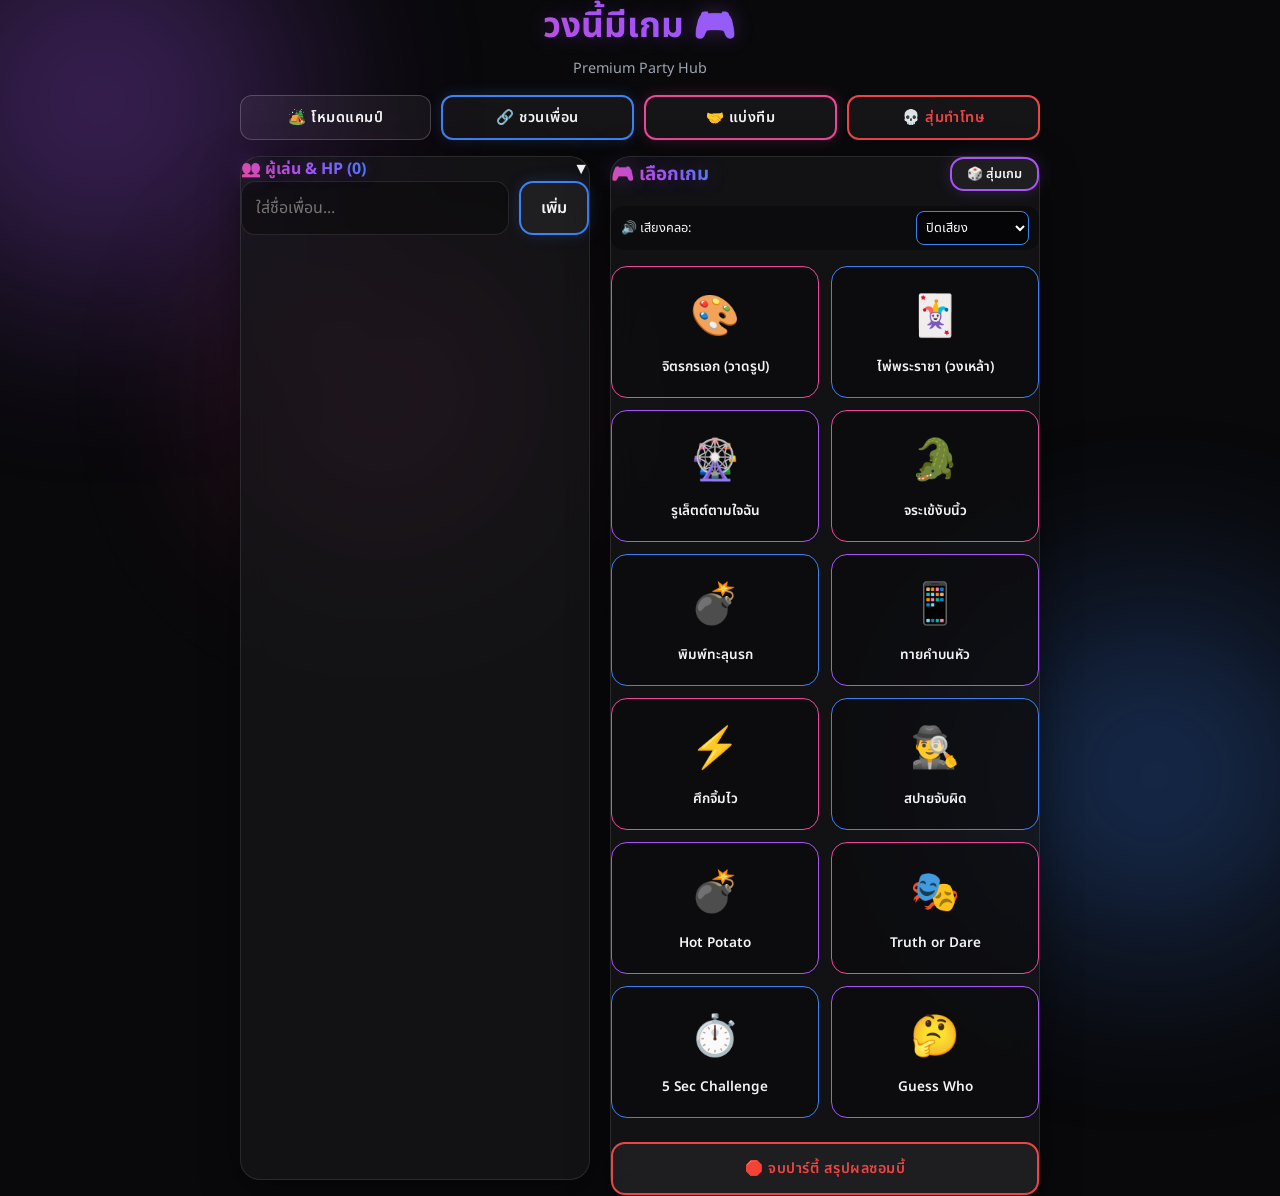
==== commit 15a1e6e8: "Update index.html" ====
--- a/index.html
+++ b/index.html
@@ -6,17 +6,16 @@
     <title>วงนี้มีเกม - Premium Party Hub</title>
     <link href="https://fonts.googleapis.com/css2?family=Noto+Sans+Thai:wght@300;400;600;800&display=swap" rel="stylesheet">
     <link rel="stylesheet" href="style.css">
-    <link rel="manifest" href="manifest.json">
 </head>
 <body>
 
 <div class="bg-orb orb-1"></div><div class="bg-orb orb-2"></div><div class="bg-orb orb-3"></div>
 <div id="flash-overlay"></div>
+<div id="touch-roulette-overlay" class="hidden"></div> <!-- สำหรับเกมแตะนิ้ว -->
 
 <div id="app-container">
-    
+    <!-- หน้าแรก -->
     <div id="home-view" class="dashboard-layout">
-        
         <div class="header-section text-center mb-3 mt-3">
             <h1 class="text-gradient pulse-text" style="font-size: 2.2rem; margin-bottom: 5px;">วงนี้มีเกม 🎮</h1>
             <p class="text-muted" style="font-size: 0.9rem;">Premium Party Hub</p>
@@ -35,7 +34,6 @@
                     <h4 class="text-gradient m-0">👥 ผู้เล่น & HP (<span id="player-count">0</span>)</h4>
                     <span id="player-toggle-icon">▼</span>
                 </div>
-                
                 <div id="player-manage-section" class="mt-3">
                     <div class="add-player-box mb-2">
                         <input type="text" id="new-player-name" placeholder="ใส่ชื่อเพื่อน..." autocomplete="off">
@@ -59,12 +57,12 @@
                     </select>
                 </div>
                 <div class="game-grid" id="game-grid"></div>
-                
                 <button onclick="endParty()" class="btn-danger action-btn mt-4" style="width: 100%;">🛑 จบปาร์ตี้ สรุปผลซอมบี้</button>
             </div>
         </div>
     </div>
 
+    <!-- หน้าต่างเล่นเกม -->
     <div id="game-view" class="hidden glass-overlay">
         <div class="game-header-container" style="position: sticky; top: 0; z-index: 11; background: rgba(0,0,0,0.8); border-bottom: 1px solid rgba(255,255,255,0.05);">
             <div class="game-header" style="display: flex; align-items: center; padding: 15px;">
@@ -76,6 +74,7 @@
         <div class="game-content" id="game-content"></div>
     </div>
 
+    <!-- หน้าต่างสรุปผล -->
     <div id="summary-view" class="hidden p-4 glass-overlay">
         <h1 class="text-gradient mb-4 mt-4 pulse-text text-center">🎉 สรุปผลปาร์ตี้ 🎉</h1>
         <div id="summary-content" class="glass-card mb-4 p-4"></div>
@@ -83,6 +82,7 @@
         <button onclick="resetAll()" class="btn-danger action-btn">🔄 เริ่มงานใหม่ทั้งหมด</button>
     </div>
 
+    <!-- Modals -->
     <div id="penalty-modal" class="hidden modal-overlay"><div class="glass-card p-4 text-center modal-box"><h2 class="mb-4 text-gradient">💀 บทลงโทษ</h2><div id="penalty-result" class="timer-text mb-4" style="font-size: 1.5rem; color: #ef4444; line-height: 1.4;">กดสุ่มเลย!</div><button class="btn-danger action-btn mb-2" onclick="rollPenalty()">🎲 สุ่มลงโทษ</button><button class="btn-neon-purple action-btn" onclick="closeModals()">ปิดหน้าต่าง</button></div></div>
     <div id="team-modal" class="hidden modal-overlay"><div class="glass-card p-4 modal-box text-center"><h2 class="mb-4 text-gradient">🤝 ผลการแบ่งทีม</h2><div id="team-result" style="text-align: left; margin-bottom: 20px;"></div><button class="btn-neon-blue action-btn mb-2" onclick="splitTeams()">🔄 สุ่มใหม่</button><button class="btn-danger action-btn" onclick="closeModals()">ปิดหน้าต่าง</button></div></div>
     <div id="toast-container"></div>
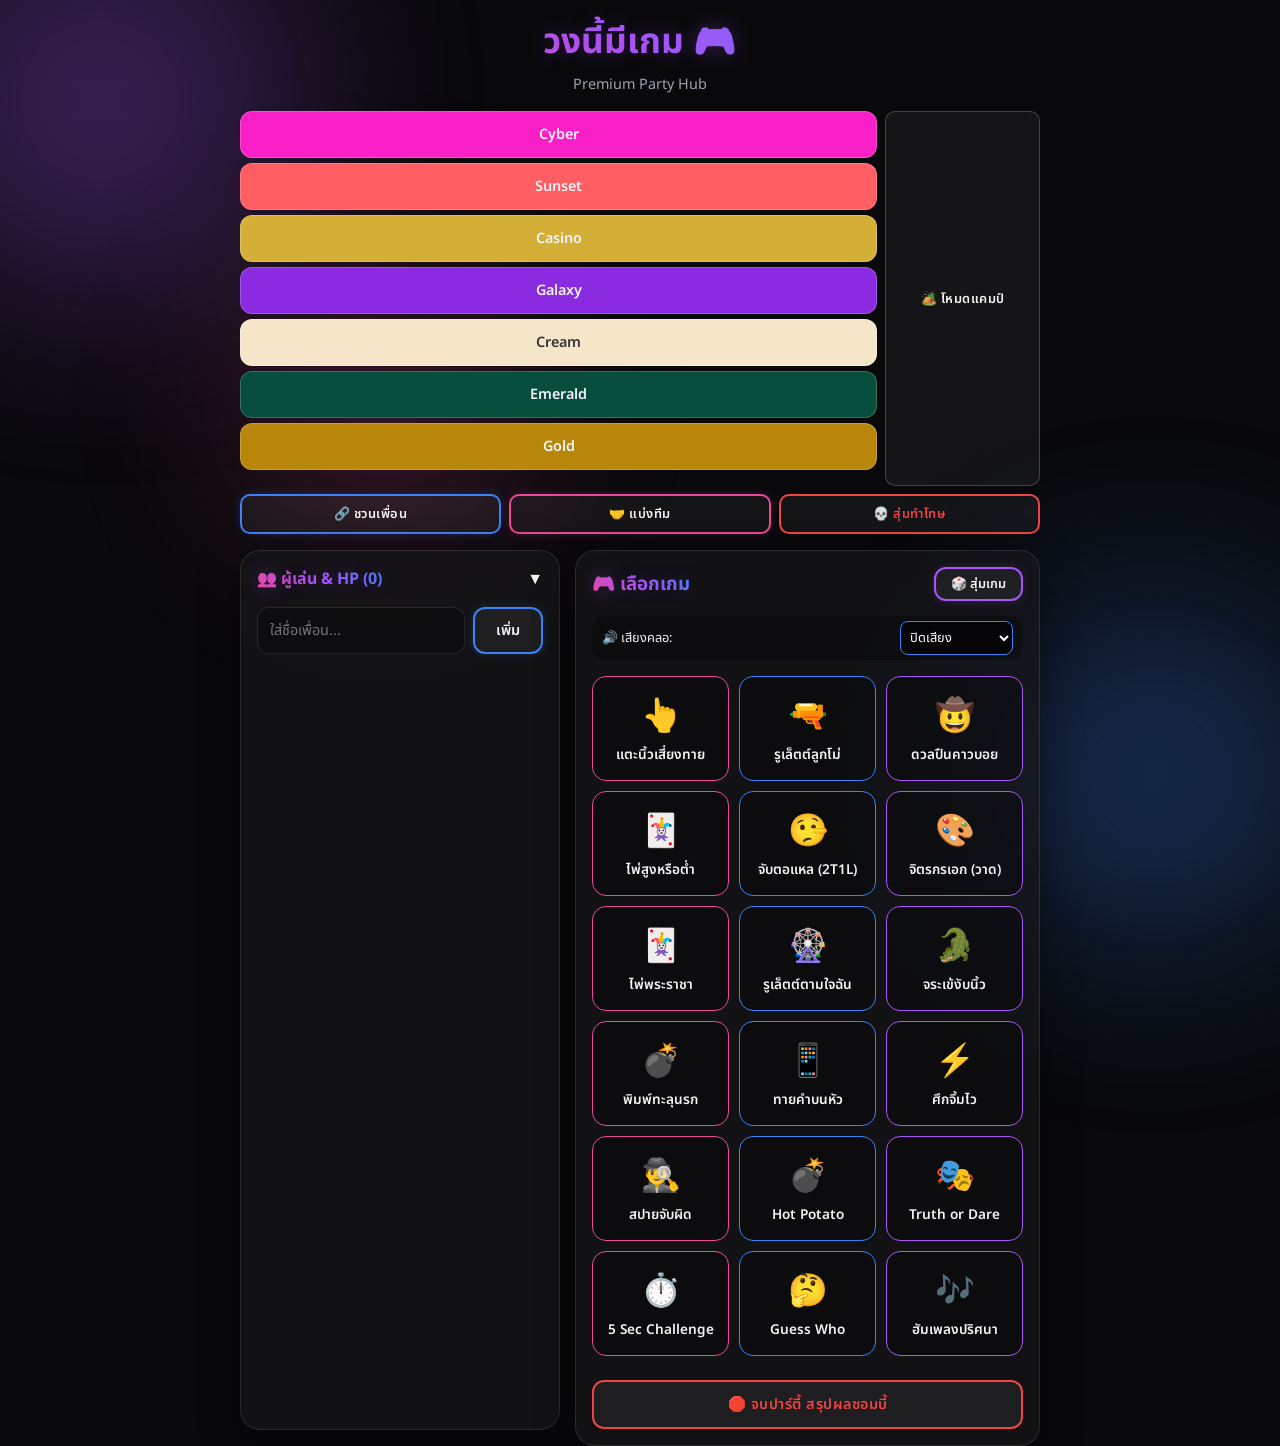
==== commit 0b365ea9: "Update index.html" ====
--- a/index.html
+++ b/index.html
@@ -22,6 +22,15 @@
         </div>
 
         <div class="toolbar-section mb-3">
+            <div class="theme-switcher mb-3" style="display:flex; gap:5px; flex-wrap:wrap; justify-content:center;">
+     <button onclick="setTheme('cyberpunk')" class="theme-btn" style="background:#f820c6;">Cyber</button>
+     <button onclick="setTheme('sunset')" class="theme-btn" style="background:#ff5e62;">Sunset</button>
+     <button onclick="setTheme('casino')" class="theme-btn" style="background:#d4af37;">Casino</button>
+     <button onclick="setTheme('galaxy')" class="theme-btn" style="background:#8a2be2;">Galaxy</button>
+     <button onclick="setTheme('cream')" class="theme-btn" style="background:#f5e6ca; color:#333;">Cream</button>
+     <button onclick="setTheme('emerald')" class="theme-btn" style="background:#064e3b;">Emerald</button>
+     <button onclick="setTheme('goldblack')" class="theme-btn" style="background:#b8860b;">Gold</button>
+</div>
             <button onclick="toggleCampfire()" id="btn-campfire" class="action-btn toolbar-btn">🏕️ โหมดแคมป์</button>
             <button onclick="shareApp()" class="action-btn toolbar-btn btn-neon-blue">🔗 ชวนเพื่อน</button>
             <button onclick="splitTeams()" class="action-btn toolbar-btn btn-neon-pink">🤝 แบ่งทีม</button>
--- a/style.css
+++ b/style.css
@@ -1,122 +1,68 @@
-:root {
-    --bg-dark: #09090b;
-    --card-dark: rgba(24, 24, 27, 0.7);
-    --neon-purple: #a855f7;
-    --neon-blue: #3b82f6;
-    --neon-pink: #ec4899;
-    --neon-green: #10b981;
-    --text-main: #f3f4f6;
-    --text-muted: #9ca3af;
-}
-
+/* ใส่ทับหรือต่อท้ายไฟล์ CSS เดิมทั้งหมด */
+:root { --bg-dark: #09090b; --card-dark: rgba(24, 24, 27, 0.7); --neon-purple: #a855f7; --neon-blue: #3b82f6; --neon-pink: #ec4899; --neon-green: #10b981; --text-main: #f3f4f6; --text-muted: #9ca3af; }
 * { box-sizing: border-box; margin: 0; padding: 0; font-family: 'Noto Sans Thai', sans-serif; -webkit-tap-highlight-color: transparent; }
 body { background-color: var(--bg-dark); color: var(--text-main); display: flex; justify-content: center; min-height: 100vh; overflow-x: hidden; transition: background-color 0.3s; }
-
-/* Campfire Mode */
-body.campfire-mode { background-color: #000; }
-body.campfire-mode .bg-orb { display: none !important; }
-body.campfire-mode .glass-card { background: #111; border-color: #333; box-shadow: none; backdrop-filter: none; }
-
-/* Background Animations */
+body.campfire-mode { background-color: #000; } body.campfire-mode .bg-orb { display: none !important; } body.campfire-mode .glass-card { background: #111; border-color: #333; box-shadow: none; backdrop-filter: none; }
 .bg-orb { position: fixed; border-radius: 50%; filter: blur(100px); z-index: -1; opacity: 0.3; animation: float 15s infinite ease-in-out alternate; }
-.orb-1 { width: 400px; height: 400px; background: var(--neon-purple); top: -100px; left: -100px; }
-.orb-2 { width: 350px; height: 350px; background: var(--neon-blue); bottom: -50px; right: -50px; animation-delay: -5s; }
-.orb-3 { width: 250px; height: 250px; background: var(--neon-pink); top: 30%; left: 20%; animation-delay: -10s; }
+.orb-1 { width: 400px; height: 400px; background: var(--neon-purple); top: -100px; left: -100px; } .orb-2 { width: 350px; height: 350px; background: var(--neon-blue); bottom: -50px; right: -50px; animation-delay: -5s; } .orb-3 { width: 250px; height: 250px; background: var(--neon-pink); top: 30%; left: 20%; animation-delay: -10s; }
 @keyframes float { 0% { transform: translate(0, 0) scale(1); } 100% { transform: translate(50px, 80px) scale(1.1); } }
-
 #flash-overlay { position: fixed; top: 0; left: 0; width: 100vw; height: 100vh; pointer-events: none; z-index: 9999; transition: background-color 0.3s; }
 #app-container { width: 100%; max-width: 800px; min-height: 100vh; position: relative; display: flex; flex-direction: column; }
+.text-gradient { background: linear-gradient(45deg, var(--neon-pink), var(--neon-purple), var(--neon-blue)); -webkit-background-clip: text; -webkit-text-fill-color: transparent; text-shadow: 0 0 20px rgba(168, 85, 247, 0.3); }
+.text-muted { color: var(--text-muted); } .text-center { text-align: center; } .mb-1 { margin-bottom: 0.25rem; } .mb-2 { margin-bottom: 0.5rem; } .mb-3 { margin-bottom: 1rem; } .mb-4 { margin-bottom: 1.5rem; } .mt-2 { margin-top: 0.5rem; } .mt-3 { margin-top: 1rem; } .mt-4 { margin-top: 1.5rem; } .p-3 { padding: 1rem; } .p-4 { padding: 1.5rem; } .hidden { display: none !important; }
+.glass-card { background: var(--card-dark); backdrop-filter: blur(16px); -webkit-backdrop-filter: blur(16px); border: 1px solid rgba(255, 255, 255, 0.1); border-radius: 20px; box-shadow: 0 10px 40px rgba(0, 0, 0, 0.4); }
+.glass-overlay { background: rgba(9, 9, 11, 0.95); backdrop-filter: blur(25px); display: flex; flex-direction: column; min-height: 100vh;}
+.game-rules-box { background: rgba(255, 255, 255, 0.05); border-left: 4px solid var(--neon-blue); padding: 12px; border-radius: 0 12px 12px 0; font-size: 0.85rem; text-align: left; line-height: 1.6; width: 100%; max-width: 500px; margin-bottom: 20px; box-shadow: inset 0 0 15px rgba(59, 130, 246, 0.05); }
+button { background: rgba(255,255,255,0.05); color: var(--text-main); border: 1px solid rgba(255,255,255,0.2); padding: 12px 20px; border-radius: 12px; font-size: 0.9rem; font-weight: 600; cursor: pointer; transition: all 0.2s; width: 100%; display: flex; justify-content: center; align-items: center; gap: 8px; }
+button:active { transform: scale(0.95); } .action-btn { text-transform: uppercase; letter-spacing: 0.5px; }
+.btn-neon-purple { border: 2px solid var(--neon-purple); box-shadow: 0 0 10px rgba(168, 85, 247, 0.2); } .btn-neon-purple:hover { background: rgba(168, 85, 247, 0.15); box-shadow: 0 0 20px rgba(168, 85, 247, 0.5); }
+.btn-neon-blue { border: 2px solid var(--neon-blue); box-shadow: 0 0 10px rgba(59, 130, 246, 0.2); } .btn-neon-blue:hover { background: rgba(59, 130, 246, 0.15); box-shadow: 0 0 20px rgba(59, 130, 246, 0.5); }
+.btn-neon-pink { border: 2px solid var(--neon-pink); box-shadow: 0 0 10px rgba(236, 72, 153, 0.2); } .btn-neon-pink:hover { background: rgba(236, 72, 153, 0.15); box-shadow: 0 0 20px rgba(236, 72, 153, 0.5); }
+.btn-danger { border: 2px solid #ef4444; color: #ef4444; } .btn-danger:hover { background: rgba(239, 68, 68, 0.15); box-shadow: 0 0 20px rgba(239, 68, 68, 0.5); }
+.dashboard-grid { display: grid; grid-template-columns: 1fr; gap: 15px; } @media(min-width: 768px) { .dashboard-grid { grid-template-columns: 320px 1fr; } }
+.toolbar-section { display: flex; gap: 8px; flex-wrap: wrap; justify-content: center; } .toolbar-btn { flex: 1; min-width: 80px; padding: 8px; border-radius: 10px; font-size: 0.8rem;}
+.add-player-box { display: flex; gap: 8px; } .add-player-box input { flex: 1; padding: 10px 12px; border-radius: 10px; border: 1px solid rgba(255,255,255,0.1); background: rgba(0,0,0,0.3); color: white; outline: none; transition: 0.3s; font-size: 0.9rem; }
+.player-list-container { max-height: 250px; overflow-y: auto; padding-right: 5px; display: flex; flex-direction: column; gap: 6px; }
+.player-item { background: rgba(0,0,0,0.3); border: 1px solid rgba(255,255,255,0.05); border-radius: 10px; padding: 8px 12px; display: flex; justify-content: space-between; align-items: center; border-left: 4px solid var(--neon-purple); } .player-item.zombie { border-left-color: #ef4444; background: rgba(239,68,68,0.1); opacity: 0.8; }
+.hp-controls { display: flex; align-items: center; gap: 5px; } .hp-btn { width: 24px; height: 24px; padding: 0; border-radius: 50%; border: none; background: rgba(255,255,255,0.1); font-size: 1rem; font-weight: bold; }
+.game-grid { display: grid; grid-template-columns: repeat(auto-fill, minmax(110px, 1fr)); gap: 10px; }
+.game-card { background: rgba(0,0,0,0.3); border: 1px solid rgba(255,255,255,0.08); border-radius: 14px; padding: 15px 5px; text-align: center; cursor: pointer; transition: all 0.3s; display: flex; flex-direction: column; justify-content: center; align-items: center; }
+.game-card:hover { transform: translateY(-3px); background: rgba(255,255,255,0.05); box-shadow: 0 5px 15px rgba(0,0,0,0.3); } .game-icon { font-size: 2rem; margin-bottom: 5px; transition: 0.3s; }
+.mini-hp-bar { display: flex; overflow-x: auto; padding: 8px 15px; background: rgba(0,0,0,0.4); gap: 10px; font-size: 0.8rem; white-space: nowrap; border-bottom: 1px solid rgba(255,255,255,0.05); scrollbar-width: none; } .mini-hp-bar::-webkit-scrollbar { display: none; } .mini-hp-item { padding: 4px 10px; border-radius: 12px; background: rgba(255,255,255,0.1); border: 1px solid rgba(255,255,255,0.2); } .mini-hp-zombie { color: #ef4444; border-color: #ef4444; background: rgba(239,68,68,0.1); text-decoration: line-through; }
+.modal-overlay { position: fixed; top: 0; left: 0; width: 100%; height: 100%; background: rgba(0,0,0,0.8); z-index: 10000; display: flex; justify-content: center; align-items: center; padding: 20px; backdrop-filter: blur(10px); } .modal-box { width: 100%; max-width: 350px; animation: slideUpFade 0.3s ease-out; }
+.game-content { flex: 1; padding: 20px 15px; display: flex; flex-direction: column; align-items: center; justify-content: flex-start; text-align: center; position: relative;}
+input[type="text"], input[type="number"], textarea { width: 100%; padding: 12px; border-radius: 12px; border: 1px solid rgba(255,255,255,0.1); background: rgba(0,0,0,0.3); color: var(--text-main); outline: none; transition: 0.3s; } input:focus, textarea:focus { border-color: var(--neon-blue); box-shadow: 0 0 10px rgba(59,130,246,0.3); }
+.display-text { font-size: 1.3rem; font-weight: 600; line-height: 1.5; margin: 10px 0; min-height: 80px; display: flex; align-items: center; justify-content: center; width: 100%; max-width: 500px; word-break: break-word; }
+.timer-text { font-size: 3.5rem; font-weight: 800; color: var(--neon-pink); text-shadow: 0 0 20px rgba(236, 72, 153, 0.8); animation: heartbeat 1s infinite; }
+.custom-timer-box { display: flex; align-items: center; justify-content: center; gap: 10px; margin-bottom: 15px; background: rgba(0,0,0,0.3); padding: 8px 15px; border-radius: 12px; border: 1px solid rgba(255,255,255,0.1); font-size: 0.9rem; } .custom-timer-box input { width: 60px; padding: 5px; text-align: center; }
 
-/* Typography & Layout */
-.text-gradient { background: linear-gradient(45deg, var(--neon-pink), var(--neon-purple), var(--neon-blue)); -webkit-background-clip: text; -webkit-text-fill-color: transparent; text-shadow: 0 0 20px rgba(168, 85, 247, 0.3); }
-.text-muted { color: var(--text-muted); }
-.text-center { text-align: center; }
-.mb-2 { margin-bottom: 0.5rem; } .mb-3 { margin-bottom: 1rem; } .mb-4 { margin-bottom: 1.5rem; } .mt-4 { margin-top: 1.5rem; } .p-4 { padding: 1.5rem; }
-.hidden { display: none !important; }
+/* Canvas & Cards */
+#canvas-container { border: 2px solid var(--neon-blue); border-radius: 12px; background: #fff; width: 100%; max-width: 400px; height: 350px; touch-action: none; box-shadow: 0 0 15px rgba(59,130,246,0.2); }
+.draw-tools { display: flex; gap: 8px; margin-top: 10px; width: 100%; max-width: 400px; justify-content: center; flex-wrap: wrap; } .color-btn { width: 30px; height: 30px; border-radius: 50%; border: 2px solid #fff; cursor: pointer; padding: 0; } .color-btn.active { transform: scale(1.2); border-color: var(--neon-pink); }
+.card-container { perspective: 1000px; margin: 15px auto; cursor: pointer; } .playing-card { width: 140px; height: 200px; background: #fff; border-radius: 12px; box-shadow: 0 8px 15px rgba(0,0,0,0.3); display: flex; flex-direction: column; justify-content: center; align-items: center; position: relative; border: 1px solid #ddd; transition: transform 0.6s cubic-bezier(0.4, 0.2, 0.2, 1); transform-style: preserve-3d; } .card-rank { font-size: 2.5rem; font-weight: bold; position: absolute; top: 5px; left: 10px; } .card-suit { font-size: 4rem; } .card-red { color: #ef4444; } .card-black { color: #111; } .card-back { background: repeating-linear-gradient(45deg, #a855f7, #a855f7 10px, #3b82f6 10px, #3b82f6 20px); border: 4px solid #fff; width: 100%; height: 100%; border-radius: 12px; position: absolute; backface-visibility: hidden; } .card-front { position: absolute; width: 100%; height: 100%; backface-visibility: hidden; transform: rotateY(180deg); display: flex; align-items: center; justify-content: center; flex-direction: column; } .playing-card.flipped { transform: rotateY(180deg) scale(1.1); box-shadow: 0 15px 30px rgba(0,0,0,0.5); }
 
-/* Premium Cards */
-.glass-card { background: var(--card-dark); backdrop-filter: blur(16px); -webkit-backdrop-filter: blur(16px); border: 1px solid rgba(255, 255, 255, 0.1); border-radius: 20px; box-shadow: 0 10px 40px rgba(0, 0, 0, 0.4); }
-.glass-overlay { background: rgba(9, 9, 11, 0.95); backdrop-filter: blur(25px); -webkit-backdrop-filter: blur(25px); display: flex; flex-direction: column; }
-.game-rules-box { background: rgba(255, 255, 255, 0.05); border-left: 4px solid var(--neon-blue); padding: 15px; border-radius: 0 12px 12px 0; font-size: 0.95rem; text-align: left; line-height: 1.6; width: 100%; max-width: 500px; margin-bottom: 20px; box-shadow: inset 0 0 15px rgba(59, 130, 246, 0.05); }
-
-/* Buttons */
-button { background: rgba(255,255,255,0.05); color: var(--text-main); border: 1px solid rgba(255,255,255,0.2); padding: 14px 20px; border-radius: 14px; font-size: 1rem; font-weight: 600; cursor: pointer; transition: all 0.2s; width: 100%; display: flex; justify-content: center; align-items: center; gap: 8px; }
-button:active { transform: scale(0.95); }
-.action-btn { text-transform: uppercase; letter-spacing: 0.5px; font-size: 0.9rem; }
-.btn-neon-purple { border: 2px solid var(--neon-purple); box-shadow: 0 0 15px rgba(168, 85, 247, 0.2); } .btn-neon-purple:hover { background: rgba(168, 85, 247, 0.15); box-shadow: 0 0 25px rgba(168, 85, 247, 0.5); }
-.btn-neon-blue { border: 2px solid var(--neon-blue); box-shadow: 0 0 15px rgba(59, 130, 246, 0.2); } .btn-neon-blue:hover { background: rgba(59, 130, 246, 0.15); box-shadow: 0 0 25px rgba(59, 130, 246, 0.5); }
-.btn-neon-pink { border: 2px solid var(--neon-pink); box-shadow: 0 0 15px rgba(236, 72, 153, 0.2); } .btn-neon-pink:hover { background: rgba(236, 72, 153, 0.15); box-shadow: 0 0 25px rgba(236, 72, 153, 0.5); }
-.btn-danger { border: 2px solid #ef4444; color: #ef4444; } .btn-danger:hover { background: rgba(239, 68, 68, 0.15); box-shadow: 0 0 25px rgba(239, 68, 68, 0.5); }
-
-/* Dashboard Layout */
-.dashboard-grid { display: grid; grid-template-columns: 1fr; gap: 20px; }
-@media(min-width: 768px) { .dashboard-grid { grid-template-columns: 350px 1fr; } }
-.toolbar-section { display: flex; gap: 10px; flex-wrap: wrap; justify-content: center; }
-.toolbar-btn { flex: 1; min-width: 100px; padding: 10px; border-radius: 12px; }
-
-/* Player Management & HP */
-.add-player-box { display: flex; gap: 10px; }
-.add-player-box input { flex: 1; padding: 12px 15px; border-radius: 12px; border: 1px solid rgba(255,255,255,0.1); background: rgba(0,0,0,0.3); color: white; outline: none; transition: 0.3s; }
-.add-player-box input:focus { border-color: var(--neon-blue); }
-.add-player-box button { width: 80px; }
-.player-list-container { max-height: 350px; overflow-y: auto; padding-right: 5px; display: flex; flex-direction: column; gap: 8px; }
-.player-item { background: rgba(0,0,0,0.3); border: 1px solid rgba(255,255,255,0.05); border-radius: 12px; padding: 10px 15px; display: flex; justify-content: space-between; align-items: center; transition: 0.2s; border-left: 4px solid var(--neon-purple); }
-.player-item.zombie { border-left-color: #ef4444; background: rgba(239,68,68,0.1); opacity: 0.8; }
-.hp-controls { display: flex; align-items: center; gap: 8px; }
-.hp-btn { width: 28px; height: 28px; padding: 0; border-radius: 50%; border: none; background: rgba(255,255,255,0.1); font-size: 1rem; font-weight: bold; }
-.hp-btn:hover { background: rgba(255,255,255,0.2); }
-.hp-display { font-size: 1.1rem; min-width: 65px; text-align: center; letter-spacing: 2px; }
-
-/* Game Grid */
-.game-grid { display: grid; grid-template-columns: repeat(auto-fill, minmax(140px, 1fr)); gap: 12px; }
-.game-card { background: rgba(0,0,0,0.3); border: 1px solid rgba(255,255,255,0.08); border-radius: 16px; padding: 20px 10px; text-align: center; cursor: pointer; transition: all 0.3s; display: flex; flex-direction: column; justify-content: center; align-items: center; }
-.game-card:hover { transform: translateY(-5px); background: rgba(255,255,255,0.05); box-shadow: 0 10px 20px rgba(0,0,0,0.3); }
-.game-icon { font-size: 2.5rem; margin-bottom: 10px; transition: 0.3s; }
-.game-card:hover .game-icon { transform: scale(1.1) rotate(5deg); }
-
-/* Modals */
-.modal-overlay { position: fixed; top: 0; left: 0; width: 100%; height: 100%; background: rgba(0,0,0,0.8); z-index: 10000; display: flex; justify-content: center; align-items: center; padding: 20px; backdrop-filter: blur(10px); }
-.modal-box { width: 100%; max-width: 400px; animation: slideUpFade 0.3s ease-out; }
-
-/* Game View Internals */
-#game-view, #summary-view { position: fixed; top: 0; left: 0; right: 0; bottom: 0; z-index: 10; display: flex; flex-direction: column; overflow-y: auto; }
-.game-header { display: flex; align-items: center; padding: 20px; border-bottom: 1px solid rgba(255,255,255,0.05); background: rgba(0,0,0,0.5); position: sticky; top: 0; z-index: 11; }
-.back-btn { width: auto; padding: 8px 18px; border-color: rgba(255,255,255,0.2); margin-right: 15px; border-radius: 20px;}
-.game-content { flex: 1; padding: 30px 20px; display: flex; flex-direction: column; align-items: center; justify-content: flex-start; text-align: center; }
-
-/* Custom Inputs */
-input[type="text"], input[type="number"], textarea { width: 100%; padding: 14px; border-radius: 14px; border: 1px solid rgba(255,255,255,0.1); background: rgba(0,0,0,0.3); color: var(--text-main); font-size: 1rem; outline: none; transition: 0.3s; }
-input:focus, textarea:focus { border-color: var(--neon-blue); box-shadow: 0 0 15px rgba(59,130,246,0.3); }
-
-/* Common Game Elements */
-.display-text { font-size: 1.5rem; font-weight: 600; line-height: 1.5; margin: 15px 0; min-height: 100px; display: flex; align-items: center; justify-content: center; width: 100%; max-width: 500px; word-break: break-word; }
-.timer-text { font-size: 4rem; font-weight: 800; color: var(--neon-pink); text-shadow: 0 0 30px rgba(236, 72, 153, 0.8); animation: heartbeat 1s infinite; }
-.custom-timer-box { display: flex; align-items: center; justify-content: center; gap: 10px; margin-bottom: 15px; background: rgba(0,0,0,0.3); padding: 10px 20px; border-radius: 12px; border: 1px solid rgba(255,255,255,0.1); }
-.custom-timer-box input { width: 80px; padding: 8px; text-align: center; }
-
-/* Canvas Game (จิตรกรเอก) */
-#canvas-container { border: 2px solid var(--neon-blue); border-radius: 12px; overflow: hidden; background: #fff; width: 100%; max-width: 400px; height: 400px; touch-action: none; position: relative; box-shadow: 0 0 20px rgba(59,130,246,0.2); }
-.draw-tools { display: flex; gap: 10px; margin-top: 15px; width: 100%; max-width: 400px; justify-content: center; flex-wrap: wrap; }
-.color-btn { width: 35px; height: 35px; border-radius: 50%; border: 2px solid #fff; cursor: pointer; padding: 0; box-shadow: 0 2px 5px rgba(0,0,0,0.5); }
-.color-btn.active { transform: scale(1.2); border-color: var(--neon-pink); }
-
-/* King's Cup Cards */
-.card-container { perspective: 1000px; margin: 20px auto; cursor: pointer; }
-.playing-card { width: 160px; height: 230px; background: #fff; border-radius: 15px; box-shadow: 0 10px 20px rgba(0,0,0,0.3); display: flex; flex-direction: column; justify-content: center; align-items: center; position: relative; border: 1px solid #ddd; transition: transform 0.5s; transform-style: preserve-3d; }
-.card-rank { font-size: 3rem; font-weight: bold; position: absolute; top: 10px; left: 15px; }
-.card-suit { font-size: 5rem; }
-.card-red { color: #ef4444; } .card-black { color: #111; }
-.card-back { background: repeating-linear-gradient(45deg, #a855f7, #a855f7 10px, #3b82f6 10px, #3b82f6 20px); border: 5px solid #fff; width: 100%; height: 100%; border-radius: 15px; position: absolute; backface-visibility: hidden; }
-.card-front { position: absolute; width: 100%; height: 100%; backface-visibility: hidden; transform: rotateY(180deg); display: flex; align-items: center; justify-content: center; flex-direction: column; }
-.playing-card.flipped { transform: rotateY(180deg); }
+/* Realistic Croc Teeth (Updated) */
+.croc-jaw { display: flex; justify-content: center; gap: 2px; }
+.croc-tooth-top { width: 100%; max-width: 35px; height: 45px; background: #fdfdfd; cursor: pointer; display:flex; align-items:flex-start; justify-content:center; font-size:0.8rem; font-weight:bold; color:#ccc; clip-path: polygon(0 0, 100% 0, 50% 100%); transition: transform 0.2s; padding-top: 5px; border-top: 4px solid #4ade80; }
+.croc-tooth-bottom { width: 100%; max-width: 35px; height: 45px; background: #fdfdfd; cursor: pointer; display:flex; align-items:flex-end; justify-content:center; font-size:0.8rem; font-weight:bold; color:#ccc; clip-path: polygon(50% 0, 0 100%, 100% 100%); transition: transform 0.2s; padding-bottom: 5px; border-bottom: 4px solid #4ade80;}
+.croc-tooth-top.pressed { transform: translateY(-30px); background: #333; color: #111; border-top:none; }
+.croc-tooth-bottom.pressed { transform: translateY(30px); background: #333; color: #111; border-bottom:none;}
+.croc-mouth-bg { background: #550000; padding: 15px; border-radius: 50% 50% 10px 10px; border: 4px solid #166534; box-shadow: inset 0 0 20px #000; }
 
 /* Wheel */
-.wheel-container { width: 280px; height: 280px; border-radius: 50%; border: 8px solid var(--neon-purple); display: flex; align-items: center; justify-content: center; font-size: 1.5rem; font-weight: bold; margin: 30px auto; background: rgba(0,0,0,0.8); text-align: center; padding: 25px; box-shadow: 0 0 30px rgba(168,85,247,0.5); }
+.premium-wheel { width: 260px; height: 260px; border-radius: 50%; border: 6px solid #fff; box-shadow: 0 0 20px rgba(168,85,247,0.5), inset 0 0 20px rgba(0,0,0,0.5); display: flex; align-items: center; justify-content: center; font-size: 1.2rem; font-weight: bold; margin: 20px auto; color: white; text-shadow: 1px 1px 3px rgba(0,0,0,0.8); position: relative; overflow: hidden; transition: transform 4s cubic-bezier(0.25, 1, 0.5, 1); background: conic-gradient(#ef4444 0deg 60deg, #f59e0b 60deg 120deg, #10b981 120deg 180deg, #3b82f6 180deg 240deg, #8b5cf6 240deg 300deg, #ec4899 300deg 360deg); } .premium-wheel::after { content: ''; position: absolute; width: 40px; height: 40px; background: #fff; border-radius: 50%; z-index: 10; box-shadow: 0 0 10px rgba(0,0,0,0.5); } .wheel-pointer { position: absolute; top: -15px; left: 50%; transform: translateX(-50%); width: 0; height: 0; border-left: 15px solid transparent; border-right: 15px solid transparent; border-top: 30px solid #fff; z-index: 10; filter: drop-shadow(0 2px 2px rgba(0,0,0,0.5)); }
 
-/* Animations */
+/* Touch Roulette Overlay */
+#touch-roulette-overlay { position: fixed; top:0; left:0; width:100vw; height:100vh; background: rgba(0,0,0,0.9); z-index: 10000; touch-action: none; overflow: hidden;}
+.touch-circle { position: absolute; width: 100px; height: 100px; border-radius: 50%; transform: translate(-50%, -50%); border: 4px solid #fff; animation: pulseTouch 1s infinite alternate; box-shadow: 0 0 30px currentColor, inset 0 0 20px currentColor; background: rgba(255,255,255,0.2); }
+@keyframes pulseTouch { 0% { transform: translate(-50%, -50%) scale(1); opacity:0.8; } 100% { transform: translate(-50%, -50%) scale(1.1); opacity:1; } }
+
+/* Duel Screen */
+.duel-zone { position: absolute; width: 100%; height: 50%; display:flex; align-items:center; justify-content:center; font-size:3rem; font-weight:bold; cursor:pointer; touch-action: none;}
+.duel-top { top: 0; background: #ef4444; transform: rotate(180deg); border-bottom: 2px solid #fff;}
+.duel-bottom { bottom: 0; background: #3b82f6; border-top: 2px solid #fff;}
+
 @keyframes heartbeat { 0% { transform: scale(1); } 50% { transform: scale(1.1); } 100% { transform: scale(1); } }
 @keyframes slideUpFade { 0% { opacity: 0; transform: translateY(30px); } 100% { opacity: 1; transform: translateY(0); } }
 @keyframes slideDownToast { 0% { transform: translate(-50%, -50px); opacity: 0; } 100% { transform: translate(-50%, 0); opacity: 1; } }
-
-#toast-container { position: fixed; top: 20px; left: 50%; transform: translateX(-50%); z-index: 100000; display: flex; flex-direction: column; align-items: center; gap: 10px; width: 90%; max-width: 400px; pointer-events: none; }
-.toast { background: rgba(9, 9, 11, 0.95); border: 2px solid var(--neon-blue); color: white; padding: 12px 20px; border-radius: 30px; box-shadow: 0 5px 20px rgba(0,0,0,0.5); animation: slideDownToast 0.3s forwards; text-align: center; font-weight: 600; width: 100%; backdrop-filter: blur(10px); }
+#toast-container { position: fixed; top: 20px; left: 50%; transform: translateX(-50%); z-index: 100000; display: flex; flex-direction: column; align-items: center; gap: 10px; width: 90%; max-width: 400px; pointer-events: none; } .toast { background: rgba(9, 9, 11, 0.95); border: 2px solid var(--neon-blue); color: white; padding: 10px 20px; border-radius: 30px; box-shadow: 0 5px 15px rgba(0,0,0,0.5); animation: slideDownToast 0.3s forwards; text-align: center; font-weight: 600; width: 100%; font-size:0.9rem;}
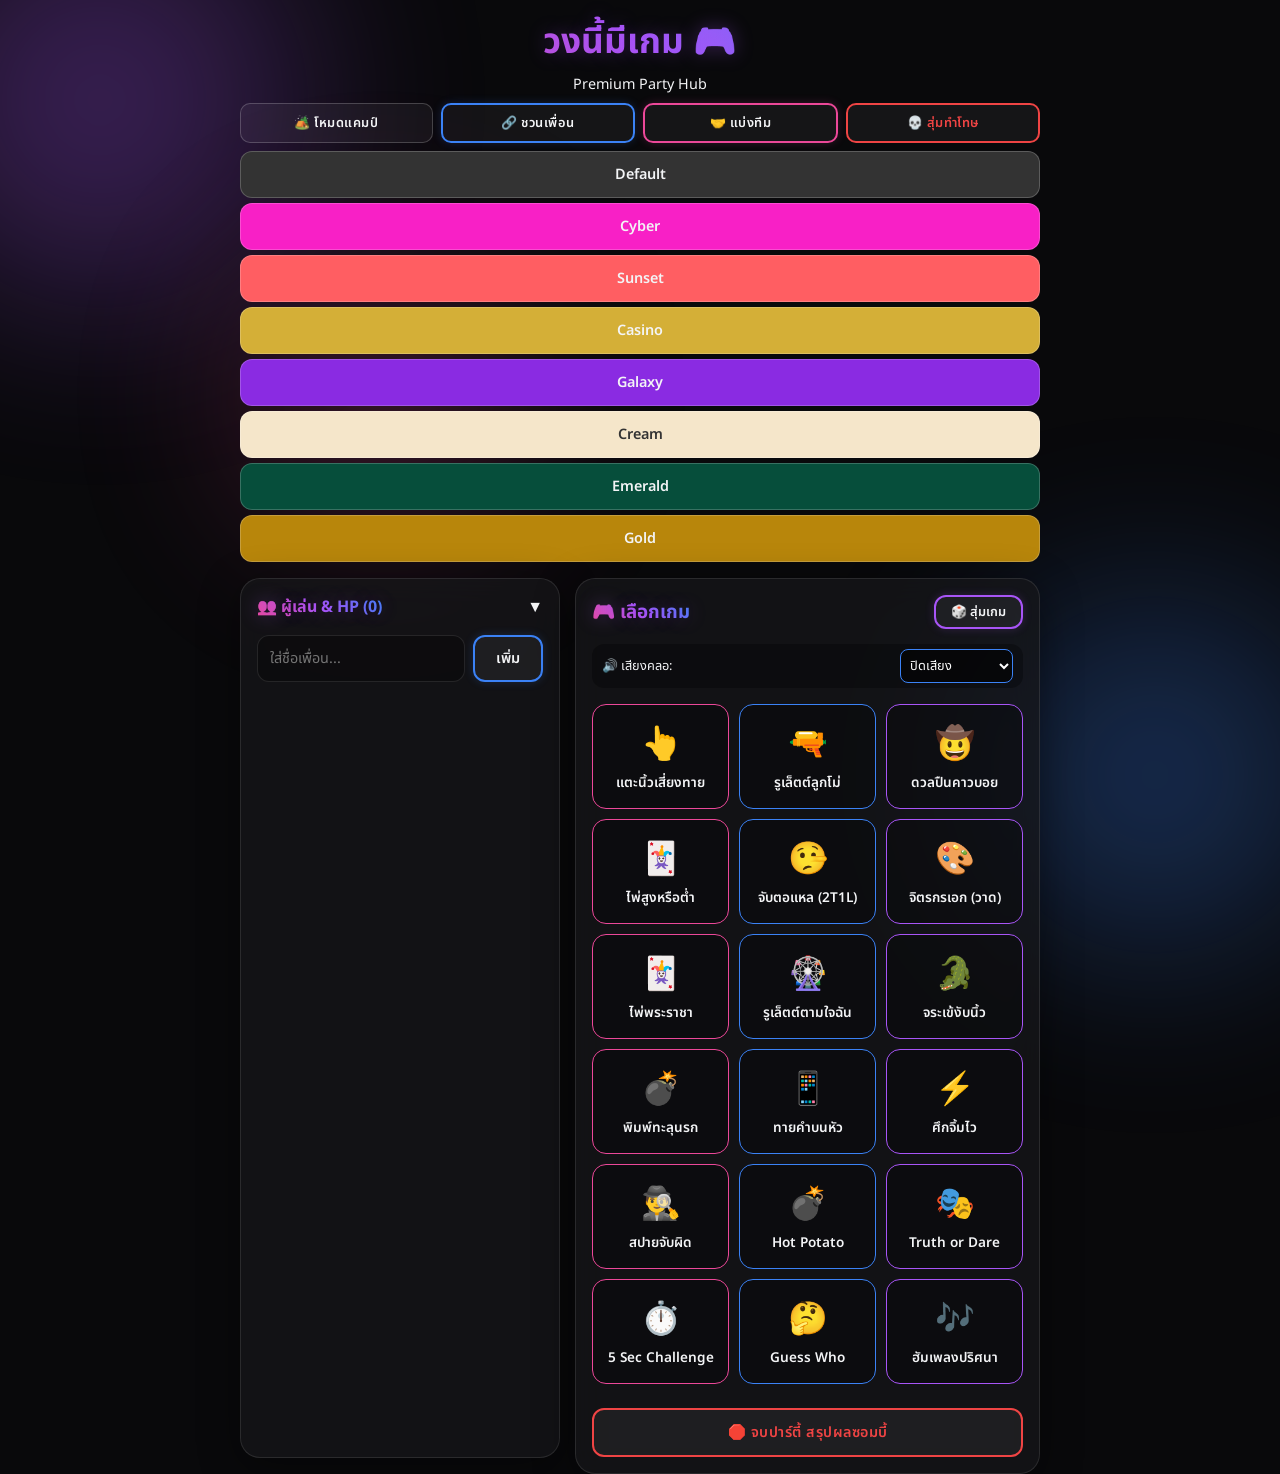
==== commit 37867b55: "Update index.html" ====
--- a/index.html
+++ b/index.html
@@ -11,30 +11,31 @@
 
 <div class="bg-orb orb-1"></div><div class="bg-orb orb-2"></div><div class="bg-orb orb-3"></div>
 <div id="flash-overlay"></div>
-<div id="touch-roulette-overlay" class="hidden"></div> <!-- สำหรับเกมแตะนิ้ว -->
+<div id="touch-roulette-overlay" class="hidden"></div>
 
 <div id="app-container">
-    <!-- หน้าแรก -->
     <div id="home-view" class="dashboard-layout">
-        <div class="header-section text-center mb-3 mt-3">
+        <div class="header-section text-center mb-2 mt-3">
             <h1 class="text-gradient pulse-text" style="font-size: 2.2rem; margin-bottom: 5px;">วงนี้มีเกม 🎮</h1>
             <p class="text-muted" style="font-size: 0.9rem;">Premium Party Hub</p>
         </div>
 
-        <div class="toolbar-section mb-3">
-            <div class="theme-switcher mb-3" style="display:flex; gap:5px; flex-wrap:wrap; justify-content:center;">
-     <button onclick="setTheme('cyberpunk')" class="theme-btn" style="background:#f820c6;">Cyber</button>
-     <button onclick="setTheme('sunset')" class="theme-btn" style="background:#ff5e62;">Sunset</button>
-     <button onclick="setTheme('casino')" class="theme-btn" style="background:#d4af37;">Casino</button>
-     <button onclick="setTheme('galaxy')" class="theme-btn" style="background:#8a2be2;">Galaxy</button>
-     <button onclick="setTheme('cream')" class="theme-btn" style="background:#f5e6ca; color:#333;">Cream</button>
-     <button onclick="setTheme('emerald')" class="theme-btn" style="background:#064e3b;">Emerald</button>
-     <button onclick="setTheme('goldblack')" class="theme-btn" style="background:#b8860b;">Gold</button>
-</div>
+        <div class="toolbar-section mb-2">
             <button onclick="toggleCampfire()" id="btn-campfire" class="action-btn toolbar-btn">🏕️ โหมดแคมป์</button>
             <button onclick="shareApp()" class="action-btn toolbar-btn btn-neon-blue">🔗 ชวนเพื่อน</button>
             <button onclick="splitTeams()" class="action-btn toolbar-btn btn-neon-pink">🤝 แบ่งทีม</button>
             <button onclick="showPenaltyModal()" class="action-btn toolbar-btn btn-danger">💀 สุ่มทำโทษ</button>
+        </div>
+
+        <div class="theme-switcher mb-3" style="display:flex; gap:5px; flex-wrap:wrap; justify-content:center;">
+            <button onclick="setTheme('default')" class="theme-btn" style="background:#333;">Default</button>
+            <button onclick="setTheme('cyberpunk')" class="theme-btn" style="background:#f820c6;">Cyber</button>
+            <button onclick="setTheme('sunset')" class="theme-btn" style="background:#ff5e62;">Sunset</button>
+            <button onclick="setTheme('casino')" class="theme-btn" style="background:#d4af37;">Casino</button>
+            <button onclick="setTheme('galaxy')" class="theme-btn" style="background:#8a2be2;">Galaxy</button>
+            <button onclick="setTheme('cream')" class="theme-btn" style="background:#f5e6ca; color:#333;">Cream</button>
+            <button onclick="setTheme('emerald')" class="theme-btn" style="background:#064e3b;">Emerald</button>
+            <button onclick="setTheme('goldblack')" class="theme-btn" style="background:#b8860b;">Gold</button>
         </div>
 
         <div class="dashboard-grid">
@@ -71,7 +72,6 @@
         </div>
     </div>
 
-    <!-- หน้าต่างเล่นเกม -->
     <div id="game-view" class="hidden glass-overlay">
         <div class="game-header-container" style="position: sticky; top: 0; z-index: 11; background: rgba(0,0,0,0.8); border-bottom: 1px solid rgba(255,255,255,0.05);">
             <div class="game-header" style="display: flex; align-items: center; padding: 15px;">
@@ -83,7 +83,6 @@
         <div class="game-content" id="game-content"></div>
     </div>
 
-    <!-- หน้าต่างสรุปผล -->
     <div id="summary-view" class="hidden p-4 glass-overlay">
         <h1 class="text-gradient mb-4 mt-4 pulse-text text-center">🎉 สรุปผลปาร์ตี้ 🎉</h1>
         <div id="summary-content" class="glass-card mb-4 p-4"></div>
@@ -91,7 +90,6 @@
         <button onclick="resetAll()" class="btn-danger action-btn">🔄 เริ่มงานใหม่ทั้งหมด</button>
     </div>
 
-    <!-- Modals -->
     <div id="penalty-modal" class="hidden modal-overlay"><div class="glass-card p-4 text-center modal-box"><h2 class="mb-4 text-gradient">💀 บทลงโทษ</h2><div id="penalty-result" class="timer-text mb-4" style="font-size: 1.5rem; color: #ef4444; line-height: 1.4;">กดสุ่มเลย!</div><button class="btn-danger action-btn mb-2" onclick="rollPenalty()">🎲 สุ่มลงโทษ</button><button class="btn-neon-purple action-btn" onclick="closeModals()">ปิดหน้าต่าง</button></div></div>
     <div id="team-modal" class="hidden modal-overlay"><div class="glass-card p-4 modal-box text-center"><h2 class="mb-4 text-gradient">🤝 ผลการแบ่งทีม</h2><div id="team-result" style="text-align: left; margin-bottom: 20px;"></div><button class="btn-neon-blue action-btn mb-2" onclick="splitTeams()">🔄 สุ่มใหม่</button><button class="btn-danger action-btn" onclick="closeModals()">ปิดหน้าต่าง</button></div></div>
     <div id="toast-container"></div>
--- a/style.css
+++ b/style.css
@@ -1,5 +1,21 @@
 /* ใส่ทับหรือต่อท้ายไฟล์ CSS เดิมทั้งหมด */
-:root { --bg-dark: #09090b; --card-dark: rgba(24, 24, 27, 0.7); --neon-purple: #a855f7; --neon-blue: #3b82f6; --neon-pink: #ec4899; --neon-green: #10b981; --text-main: #f3f4f6; --text-muted: #9ca3af; }
+/* ธีมหลัก (ค่าเริ่มต้น) */
+:root { --bg-dark: #09090b; --card-dark: rgba(24, 24, 27, 0.7); --neon-purple: #a855f7; --neon-blue: #3b82f6; --neon-pink: #ec4899; --neon-green: #10b981; --text-main: #f3f4f6; }
+
+/* 1. Cyberpunk */
+.theme-cyberpunk { --bg-dark: #050514; --card-dark: rgba(13, 14, 33, 0.7); --neon-purple: #f820c6; --neon-blue: #00ffff; --neon-pink: #ff003c; --neon-green: #39ff14; }
+/* 2. Sunset */
+.theme-sunset { --bg-dark: #1a0b1c; --card-dark: rgba(45, 15, 30, 0.6); --neon-purple: #ff5e62; --neon-blue: #ff9966; --neon-pink: #ff2a85; --neon-green: #00e676; }
+/* 3. Casino */
+.theme-casino { --bg-dark: #0a0a0a; --card-dark: rgba(25, 25, 25, 0.8); --neon-purple: #d4af37; --neon-blue: #f3e5ab; --neon-pink: #dc143c; --neon-green: #10893E; }
+/* 4. Galaxy */
+.theme-galaxy { --bg-dark: #0b0f19; --card-dark: rgba(20, 30, 50, 0.6); --neon-purple: #8a2be2; --neon-blue: #4d94ff; --neon-pink: #bf00ff; --neon-green: #00fa9a; }
+/* 5. Cream Premium */
+.theme-cream { --bg-dark: #f5e6ca; --card-dark: rgba(255, 255, 255, 0.6); --neon-purple: #d2b48c; --neon-blue: #8b7355; --neon-pink: #a0522d; --neon-green: #556b2f; --text-main: #333; }
+/* 6. Emerald Green (เข้ม) */
+.theme-emerald { --bg-dark: #022c22; --card-dark: rgba(6, 78, 59, 0.6); --neon-purple: #34d399; --neon-blue: #10b981; --neon-pink: #059669; --neon-green: #064e3b; }
+/* 7. Gold Black */
+.theme-goldblack { --bg-dark: #000; --card-dark: rgba(20, 20, 20, 0.8); --neon-purple: #ffd700; --neon-blue: #daa520; --neon-pink: #b8860b; --neon-green: #556b2f; }
 * { box-sizing: border-box; margin: 0; padding: 0; font-family: 'Noto Sans Thai', sans-serif; -webkit-tap-highlight-color: transparent; }
 body { background-color: var(--bg-dark); color: var(--text-main); display: flex; justify-content: center; min-height: 100vh; overflow-x: hidden; transition: background-color 0.3s; }
 body.campfire-mode { background-color: #000; } body.campfire-mode .bg-orb { display: none !important; } body.campfire-mode .glass-card { background: #111; border-color: #333; box-shadow: none; backdrop-filter: none; }
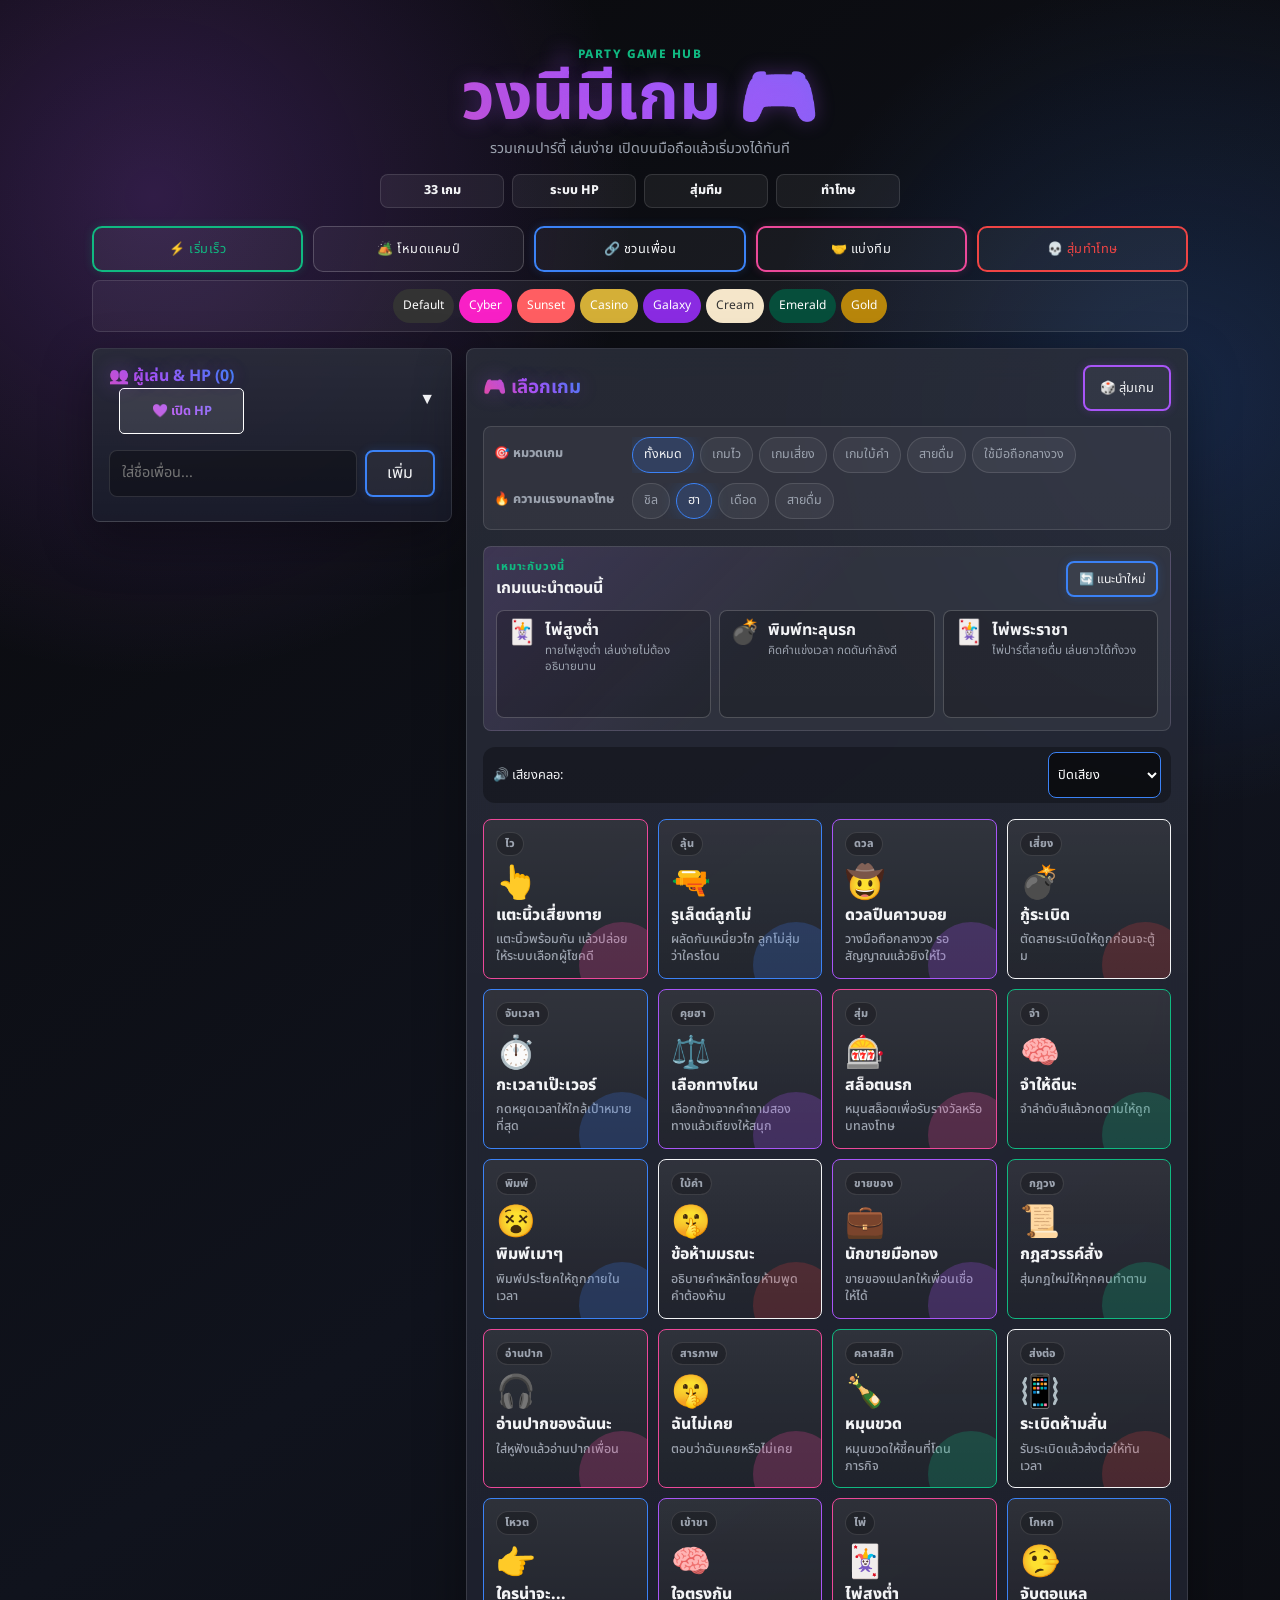
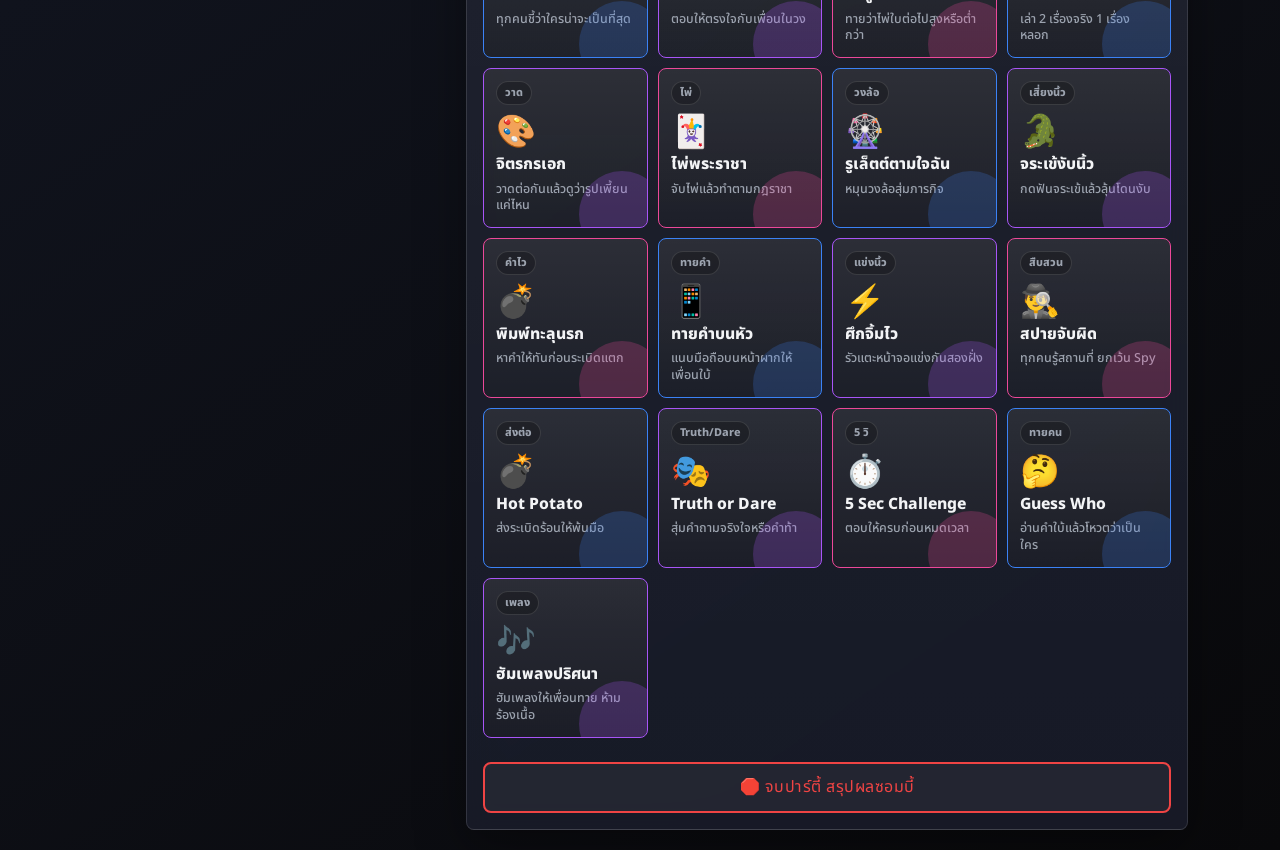
==== commit c956f81f: "Upgrade mobile party game experience" ====
--- a/index.html
+++ b/index.html
@@ -4,6 +4,11 @@
     <meta charset="UTF-8">
     <meta name="viewport" content="width=device-width, initial-scale=1.0, maximum-scale=1.0, user-scalable=no">
     <title>วงนี้มีเกม - Premium Party Hub</title>
+    <meta name="theme-color" content="#09090b">
+    <meta name="description" content="เว็บแอปเกมปาร์ตี้สำหรับเล่นกับเพื่อนบนมือถือ มีเกม 33 เกม ระบบ HP สุ่มทีม สุ่มทำโทษ และโหมดเริ่มเร็ว">
+    <link rel="manifest" href="manifest.json">
+    <link rel="icon" href="icon.svg" type="image/svg+xml">
+    <link rel="apple-touch-icon" href="icon.svg">
     <link href="https://fonts.googleapis.com/css2?family=Noto+Sans+Thai:wght@300;400;600;800&display=swap" rel="stylesheet">
     <link rel="stylesheet" href="style.css">
 </head>
@@ -16,18 +21,26 @@
 <div id="app-container">
     <div id="home-view" class="dashboard-layout">
         <div class="header-section text-center mb-2 mt-3">
+            <p class="app-kicker">Party Game Hub</p>
             <h1 class="text-gradient pulse-text" style="font-size: 2.2rem; margin-bottom: 5px;">วงนี้มีเกม 🎮</h1>
-            <p class="text-muted" style="font-size: 0.9rem;">Premium Party Hub</p>
+            <p class="text-muted" style="font-size: 0.9rem;">รวมเกมปาร์ตี้ เล่นง่าย เปิดบนมือถือแล้วเริ่มวงได้ทันที</p>
+            <div class="quick-stats" aria-label="ข้อมูลแอป">
+                <span>33 เกม</span>
+                <span>ระบบ HP</span>
+                <span>สุ่มทีม</span>
+                <span>ทำโทษ</span>
+            </div>
         </div>
 
         <div class="toolbar-section mb-2">
+            <button onclick="quickStart()" class="action-btn toolbar-btn btn-neon-green">⚡ เริ่มเร็ว</button>
             <button onclick="toggleCampfire()" id="btn-campfire" class="action-btn toolbar-btn">🏕️ โหมดแคมป์</button>
             <button onclick="shareApp()" class="action-btn toolbar-btn btn-neon-blue">🔗 ชวนเพื่อน</button>
             <button onclick="splitTeams()" class="action-btn toolbar-btn btn-neon-pink">🤝 แบ่งทีม</button>
             <button onclick="showPenaltyModal()" class="action-btn toolbar-btn btn-danger">💀 สุ่มทำโทษ</button>
         </div>
 
-        <div class="theme-switcher mb-3" style="display:flex; gap:5px; flex-wrap:wrap; justify-content:center;">
+        <div class="theme-switcher mb-3" style="display:flex; gap:5px; flex-wrap:wrap; justify-content:center;" aria-label="เลือกธีม">
             <button onclick="setTheme('default')" class="theme-btn" style="background:#333;">Default</button>
             <button onclick="setTheme('cyberpunk')" class="theme-btn" style="background:#f820c6;">Cyber</button>
             <button onclick="setTheme('sunset')" class="theme-btn" style="background:#ff5e62;">Sunset</button>
@@ -57,6 +70,31 @@
                 <div style="display: flex; justify-content: space-between; align-items: center; margin-bottom: 15px;">
                     <h3 class="text-gradient" style="margin: 0;">🎮 เลือกเกม</h3>
                     <button onclick="randomGameSelect()" class="btn-neon-purple" style="width: auto; padding: 5px 15px; font-size: 0.8rem;">🎲 สุ่มเกม</button>
+                </div>
+                <div class="control-panel mb-3">
+                    <div class="control-row">
+                        <span>🎯 หมวดเกม</span>
+                        <div class="category-tabs" id="category-tabs" aria-label="หมวดเกม"></div>
+                    </div>
+                    <div class="control-row">
+                        <span>🔥 ความแรงบทลงโทษ</span>
+                        <div class="penalty-tabs" id="penalty-tabs" aria-label="ความแรงบทลงโทษ">
+                            <button type="button" onclick="setPenaltyLevel('chill')" data-level="chill">ชิล</button>
+                            <button type="button" onclick="setPenaltyLevel('fun')" data-level="fun">ฮา</button>
+                            <button type="button" onclick="setPenaltyLevel('hard')" data-level="hard">เดือด</button>
+                            <button type="button" onclick="setPenaltyLevel('drink')" data-level="drink">สายดื่ม</button>
+                        </div>
+                    </div>
+                </div>
+                <div class="recommend-panel mb-3">
+                    <div class="recommend-header">
+                        <div>
+                            <p class="section-kicker">เหมาะกับวงนี้</p>
+                            <h4>เกมแนะนำตอนนี้</h4>
+                        </div>
+                        <button onclick="refreshRecommendations()" class="btn-neon-blue">🔄 แนะนำใหม่</button>
+                    </div>
+                    <div id="recommendation-list" class="recommendation-list"></div>
                 </div>
                 <div class="mb-3" style="display: flex; align-items: center; justify-content: space-between; background: rgba(0,0,0,0.3); padding: 5px 10px; border-radius: 12px;">
                     <span style="font-size: 0.8rem;">🔊 เสียงคลอ:</span>
@@ -90,7 +128,7 @@
         <button onclick="resetAll()" class="btn-danger action-btn">🔄 เริ่มงานใหม่ทั้งหมด</button>
     </div>
 
-    <div id="penalty-modal" class="hidden modal-overlay"><div class="glass-card p-4 text-center modal-box"><h2 class="mb-4 text-gradient">💀 บทลงโทษ</h2><div id="penalty-result" class="timer-text mb-4" style="font-size: 1.5rem; color: #ef4444; line-height: 1.4;">กดสุ่มเลย!</div><button class="btn-danger action-btn mb-2" onclick="rollPenalty()">🎲 สุ่มลงโทษ</button><button class="btn-neon-purple action-btn" onclick="closeModals()">ปิดหน้าต่าง</button></div></div>
+    <div id="penalty-modal" class="hidden modal-overlay"><div class="glass-card p-4 text-center modal-box"><h2 class="mb-4 text-gradient">💀 บทลงโทษ</h2><div id="penalty-result" class="timer-text mb-4" style="font-size: 1.5rem; color: #ef4444; line-height: 1.4;">เลือกประเภทแล้วสุ่มได้เลย!</div><button class="btn-neon-purple action-btn" onclick="closeModals()">ปิดหน้าต่าง</button></div></div>
     <div id="team-modal" class="hidden modal-overlay"><div class="glass-card p-4 modal-box text-center"><h2 class="mb-4 text-gradient">🤝 ผลการแบ่งทีม</h2><div id="team-result" style="text-align: left; margin-bottom: 20px;"></div><button class="btn-neon-blue action-btn mb-2" onclick="splitTeams()">🔄 สุ่มใหม่</button><button class="btn-danger action-btn" onclick="closeModals()">ปิดหน้าต่าง</button></div></div>
     <div id="toast-container"></div>
 </div>
--- a/style.css
+++ b/style.css
@@ -1,21 +1,15 @@
-/* ใส่ทับหรือต่อท้ายไฟล์ CSS เดิมทั้งหมด */
 /* ธีมหลัก (ค่าเริ่มต้น) */
-:root { --bg-dark: #09090b; --card-dark: rgba(24, 24, 27, 0.7); --neon-purple: #a855f7; --neon-blue: #3b82f6; --neon-pink: #ec4899; --neon-green: #10b981; --text-main: #f3f4f6; }
-
-/* 1. Cyberpunk */
+:root { --bg-dark: #09090b; --card-dark: rgba(24, 24, 27, 0.7); --neon-purple: #a855f7; --neon-blue: #3b82f6; --neon-pink: #ec4899; --neon-green: #10b981; --text-main: #f3f4f6; --text-muted: #9ca3af;}
+
+/* ระบบเปลี่ยนธีม */
 .theme-cyberpunk { --bg-dark: #050514; --card-dark: rgba(13, 14, 33, 0.7); --neon-purple: #f820c6; --neon-blue: #00ffff; --neon-pink: #ff003c; --neon-green: #39ff14; }
-/* 2. Sunset */
 .theme-sunset { --bg-dark: #1a0b1c; --card-dark: rgba(45, 15, 30, 0.6); --neon-purple: #ff5e62; --neon-blue: #ff9966; --neon-pink: #ff2a85; --neon-green: #00e676; }
-/* 3. Casino */
 .theme-casino { --bg-dark: #0a0a0a; --card-dark: rgba(25, 25, 25, 0.8); --neon-purple: #d4af37; --neon-blue: #f3e5ab; --neon-pink: #dc143c; --neon-green: #10893E; }
-/* 4. Galaxy */
 .theme-galaxy { --bg-dark: #0b0f19; --card-dark: rgba(20, 30, 50, 0.6); --neon-purple: #8a2be2; --neon-blue: #4d94ff; --neon-pink: #bf00ff; --neon-green: #00fa9a; }
-/* 5. Cream Premium */
-.theme-cream { --bg-dark: #f5e6ca; --card-dark: rgba(255, 255, 255, 0.6); --neon-purple: #d2b48c; --neon-blue: #8b7355; --neon-pink: #a0522d; --neon-green: #556b2f; --text-main: #333; }
-/* 6. Emerald Green (เข้ม) */
+.theme-cream { --bg-dark: #f5e6ca; --card-dark: rgba(255, 255, 255, 0.6); --neon-purple: #d2b48c; --neon-blue: #8b7355; --neon-pink: #a0522d; --neon-green: #556b2f; --text-main: #222; --text-muted: #555; }
 .theme-emerald { --bg-dark: #022c22; --card-dark: rgba(6, 78, 59, 0.6); --neon-purple: #34d399; --neon-blue: #10b981; --neon-pink: #059669; --neon-green: #064e3b; }
-/* 7. Gold Black */
 .theme-goldblack { --bg-dark: #000; --card-dark: rgba(20, 20, 20, 0.8); --neon-purple: #ffd700; --neon-blue: #daa520; --neon-pink: #b8860b; --neon-green: #556b2f; }
+
 * { box-sizing: border-box; margin: 0; padding: 0; font-family: 'Noto Sans Thai', sans-serif; -webkit-tap-highlight-color: transparent; }
 body { background-color: var(--bg-dark); color: var(--text-main); display: flex; justify-content: center; min-height: 100vh; overflow-x: hidden; transition: background-color 0.3s; }
 body.campfire-mode { background-color: #000; } body.campfire-mode .bg-orb { display: none !important; } body.campfire-mode .glass-card { background: #111; border-color: #333; box-shadow: none; backdrop-filter: none; }
@@ -26,38 +20,40 @@
 #app-container { width: 100%; max-width: 800px; min-height: 100vh; position: relative; display: flex; flex-direction: column; }
 .text-gradient { background: linear-gradient(45deg, var(--neon-pink), var(--neon-purple), var(--neon-blue)); -webkit-background-clip: text; -webkit-text-fill-color: transparent; text-shadow: 0 0 20px rgba(168, 85, 247, 0.3); }
 .text-muted { color: var(--text-muted); } .text-center { text-align: center; } .mb-1 { margin-bottom: 0.25rem; } .mb-2 { margin-bottom: 0.5rem; } .mb-3 { margin-bottom: 1rem; } .mb-4 { margin-bottom: 1.5rem; } .mt-2 { margin-top: 0.5rem; } .mt-3 { margin-top: 1rem; } .mt-4 { margin-top: 1.5rem; } .p-3 { padding: 1rem; } .p-4 { padding: 1.5rem; } .hidden { display: none !important; }
-.glass-card { background: var(--card-dark); backdrop-filter: blur(16px); -webkit-backdrop-filter: blur(16px); border: 1px solid rgba(255, 255, 255, 0.1); border-radius: 20px; box-shadow: 0 10px 40px rgba(0, 0, 0, 0.4); }
-.glass-overlay { background: rgba(9, 9, 11, 0.95); backdrop-filter: blur(25px); display: flex; flex-direction: column; min-height: 100vh;}
-.game-rules-box { background: rgba(255, 255, 255, 0.05); border-left: 4px solid var(--neon-blue); padding: 12px; border-radius: 0 12px 12px 0; font-size: 0.85rem; text-align: left; line-height: 1.6; width: 100%; max-width: 500px; margin-bottom: 20px; box-shadow: inset 0 0 15px rgba(59, 130, 246, 0.05); }
+.glass-card { background: var(--card-dark); backdrop-filter: blur(16px); border: 1px solid rgba(255, 255, 255, 0.1); border-radius: 20px; box-shadow: 0 10px 40px rgba(0, 0, 0, 0.4); color: var(--text-main); }
+.glass-overlay { background: rgba(0, 0, 0, 0.9); backdrop-filter: blur(25px); display: flex; flex-direction: column; min-height: 100vh;}
+.game-rules-box { background: rgba(255, 255, 255, 0.05); border-left: 4px solid var(--neon-blue); padding: 12px; border-radius: 0 12px 12px 0; font-size: 0.85rem; text-align: left; line-height: 1.6; width: 100%; max-width: 500px; margin-bottom: 20px; box-shadow: inset 0 0 15px rgba(59, 130, 246, 0.05); color: var(--text-main); }
+
 button { background: rgba(255,255,255,0.05); color: var(--text-main); border: 1px solid rgba(255,255,255,0.2); padding: 12px 20px; border-radius: 12px; font-size: 0.9rem; font-weight: 600; cursor: pointer; transition: all 0.2s; width: 100%; display: flex; justify-content: center; align-items: center; gap: 8px; }
 button:active { transform: scale(0.95); } .action-btn { text-transform: uppercase; letter-spacing: 0.5px; }
+.theme-btn { width: auto; padding: 6px 10px; font-size: 0.75rem; border-radius: 8px; border:none; box-shadow: 0 2px 5px rgba(0,0,0,0.5); color: white; }
 .btn-neon-purple { border: 2px solid var(--neon-purple); box-shadow: 0 0 10px rgba(168, 85, 247, 0.2); } .btn-neon-purple:hover { background: rgba(168, 85, 247, 0.15); box-shadow: 0 0 20px rgba(168, 85, 247, 0.5); }
 .btn-neon-blue { border: 2px solid var(--neon-blue); box-shadow: 0 0 10px rgba(59, 130, 246, 0.2); } .btn-neon-blue:hover { background: rgba(59, 130, 246, 0.15); box-shadow: 0 0 20px rgba(59, 130, 246, 0.5); }
 .btn-neon-pink { border: 2px solid var(--neon-pink); box-shadow: 0 0 10px rgba(236, 72, 153, 0.2); } .btn-neon-pink:hover { background: rgba(236, 72, 153, 0.15); box-shadow: 0 0 20px rgba(236, 72, 153, 0.5); }
+.btn-neon-green { border: 2px solid var(--neon-green); box-shadow: 0 0 10px rgba(16, 185, 129, 0.2); color: var(--neon-green); } .btn-neon-green:hover { background: rgba(16, 185, 129, 0.15); box-shadow: 0 0 20px rgba(16, 185, 129, 0.5); }
 .btn-danger { border: 2px solid #ef4444; color: #ef4444; } .btn-danger:hover { background: rgba(239, 68, 68, 0.15); box-shadow: 0 0 20px rgba(239, 68, 68, 0.5); }
 .dashboard-grid { display: grid; grid-template-columns: 1fr; gap: 15px; } @media(min-width: 768px) { .dashboard-grid { grid-template-columns: 320px 1fr; } }
 .toolbar-section { display: flex; gap: 8px; flex-wrap: wrap; justify-content: center; } .toolbar-btn { flex: 1; min-width: 80px; padding: 8px; border-radius: 10px; font-size: 0.8rem;}
-.add-player-box { display: flex; gap: 8px; } .add-player-box input { flex: 1; padding: 10px 12px; border-radius: 10px; border: 1px solid rgba(255,255,255,0.1); background: rgba(0,0,0,0.3); color: white; outline: none; transition: 0.3s; font-size: 0.9rem; }
+
+.add-player-box { display: flex; gap: 8px; } .add-player-box input { flex: 1; padding: 10px 12px; border-radius: 10px; border: 1px solid rgba(255,255,255,0.1); background: rgba(0,0,0,0.3); color: var(--text-main); outline: none; transition: 0.3s; font-size: 0.9rem; }
 .player-list-container { max-height: 250px; overflow-y: auto; padding-right: 5px; display: flex; flex-direction: column; gap: 6px; }
 .player-item { background: rgba(0,0,0,0.3); border: 1px solid rgba(255,255,255,0.05); border-radius: 10px; padding: 8px 12px; display: flex; justify-content: space-between; align-items: center; border-left: 4px solid var(--neon-purple); } .player-item.zombie { border-left-color: #ef4444; background: rgba(239,68,68,0.1); opacity: 0.8; }
 .hp-controls { display: flex; align-items: center; gap: 5px; } .hp-btn { width: 24px; height: 24px; padding: 0; border-radius: 50%; border: none; background: rgba(255,255,255,0.1); font-size: 1rem; font-weight: bold; }
 .game-grid { display: grid; grid-template-columns: repeat(auto-fill, minmax(110px, 1fr)); gap: 10px; }
-.game-card { background: rgba(0,0,0,0.3); border: 1px solid rgba(255,255,255,0.08); border-radius: 14px; padding: 15px 5px; text-align: center; cursor: pointer; transition: all 0.3s; display: flex; flex-direction: column; justify-content: center; align-items: center; }
+.game-card { background: rgba(0,0,0,0.3); border: 1px solid rgba(255,255,255,0.08); border-radius: 14px; padding: 15px 5px; text-align: center; cursor: pointer; transition: all 0.3s; display: flex; flex-direction: column; justify-content: center; align-items: center; color: var(--text-main); }
 .game-card:hover { transform: translateY(-3px); background: rgba(255,255,255,0.05); box-shadow: 0 5px 15px rgba(0,0,0,0.3); } .game-icon { font-size: 2rem; margin-bottom: 5px; transition: 0.3s; }
-.mini-hp-bar { display: flex; overflow-x: auto; padding: 8px 15px; background: rgba(0,0,0,0.4); gap: 10px; font-size: 0.8rem; white-space: nowrap; border-bottom: 1px solid rgba(255,255,255,0.05); scrollbar-width: none; } .mini-hp-bar::-webkit-scrollbar { display: none; } .mini-hp-item { padding: 4px 10px; border-radius: 12px; background: rgba(255,255,255,0.1); border: 1px solid rgba(255,255,255,0.2); } .mini-hp-zombie { color: #ef4444; border-color: #ef4444; background: rgba(239,68,68,0.1); text-decoration: line-through; }
+.mini-hp-bar { display: flex; overflow-x: auto; padding: 8px 15px; background: rgba(0,0,0,0.4); gap: 10px; font-size: 0.8rem; white-space: nowrap; border-bottom: 1px solid rgba(255,255,255,0.05); scrollbar-width: none; color: white;} .mini-hp-bar::-webkit-scrollbar { display: none; } .mini-hp-item { padding: 4px 10px; border-radius: 12px; background: rgba(255,255,255,0.1); border: 1px solid rgba(255,255,255,0.2); } .mini-hp-zombie { color: #ef4444; border-color: #ef4444; background: rgba(239,68,68,0.1); text-decoration: line-through; }
 .modal-overlay { position: fixed; top: 0; left: 0; width: 100%; height: 100%; background: rgba(0,0,0,0.8); z-index: 10000; display: flex; justify-content: center; align-items: center; padding: 20px; backdrop-filter: blur(10px); } .modal-box { width: 100%; max-width: 350px; animation: slideUpFade 0.3s ease-out; }
 .game-content { flex: 1; padding: 20px 15px; display: flex; flex-direction: column; align-items: center; justify-content: flex-start; text-align: center; position: relative;}
 input[type="text"], input[type="number"], textarea { width: 100%; padding: 12px; border-radius: 12px; border: 1px solid rgba(255,255,255,0.1); background: rgba(0,0,0,0.3); color: var(--text-main); outline: none; transition: 0.3s; } input:focus, textarea:focus { border-color: var(--neon-blue); box-shadow: 0 0 10px rgba(59,130,246,0.3); }
 .display-text { font-size: 1.3rem; font-weight: 600; line-height: 1.5; margin: 10px 0; min-height: 80px; display: flex; align-items: center; justify-content: center; width: 100%; max-width: 500px; word-break: break-word; }
 .timer-text { font-size: 3.5rem; font-weight: 800; color: var(--neon-pink); text-shadow: 0 0 20px rgba(236, 72, 153, 0.8); animation: heartbeat 1s infinite; }
-.custom-timer-box { display: flex; align-items: center; justify-content: center; gap: 10px; margin-bottom: 15px; background: rgba(0,0,0,0.3); padding: 8px 15px; border-radius: 12px; border: 1px solid rgba(255,255,255,0.1); font-size: 0.9rem; } .custom-timer-box input { width: 60px; padding: 5px; text-align: center; }
-
-/* Canvas & Cards */
+.custom-timer-box { display: flex; align-items: center; justify-content: center; gap: 10px; margin-bottom: 15px; background: rgba(0,0,0,0.3); padding: 8px 15px; border-radius: 12px; border: 1px solid rgba(255,255,255,0.1); font-size: 0.9rem; color: var(--text-main); } .custom-timer-box input { width: 60px; padding: 5px; text-align: center; }
+
 #canvas-container { border: 2px solid var(--neon-blue); border-radius: 12px; background: #fff; width: 100%; max-width: 400px; height: 350px; touch-action: none; box-shadow: 0 0 15px rgba(59,130,246,0.2); }
 .draw-tools { display: flex; gap: 8px; margin-top: 10px; width: 100%; max-width: 400px; justify-content: center; flex-wrap: wrap; } .color-btn { width: 30px; height: 30px; border-radius: 50%; border: 2px solid #fff; cursor: pointer; padding: 0; } .color-btn.active { transform: scale(1.2); border-color: var(--neon-pink); }
-.card-container { perspective: 1000px; margin: 15px auto; cursor: pointer; } .playing-card { width: 140px; height: 200px; background: #fff; border-radius: 12px; box-shadow: 0 8px 15px rgba(0,0,0,0.3); display: flex; flex-direction: column; justify-content: center; align-items: center; position: relative; border: 1px solid #ddd; transition: transform 0.6s cubic-bezier(0.4, 0.2, 0.2, 1); transform-style: preserve-3d; } .card-rank { font-size: 2.5rem; font-weight: bold; position: absolute; top: 5px; left: 10px; } .card-suit { font-size: 4rem; } .card-red { color: #ef4444; } .card-black { color: #111; } .card-back { background: repeating-linear-gradient(45deg, #a855f7, #a855f7 10px, #3b82f6 10px, #3b82f6 20px); border: 4px solid #fff; width: 100%; height: 100%; border-radius: 12px; position: absolute; backface-visibility: hidden; } .card-front { position: absolute; width: 100%; height: 100%; backface-visibility: hidden; transform: rotateY(180deg); display: flex; align-items: center; justify-content: center; flex-direction: column; } .playing-card.flipped { transform: rotateY(180deg) scale(1.1); box-shadow: 0 15px 30px rgba(0,0,0,0.5); }
-
-/* Realistic Croc Teeth (Updated) */
+.card-container { perspective: 1000px; margin: 15px auto; cursor: pointer; } .playing-card { width: 140px; height: 200px; background: #fff; border-radius: 12px; box-shadow: 0 8px 15px rgba(0,0,0,0.3); display: flex; flex-direction: column; justify-content: center; align-items: center; position: relative; border: 1px solid #ddd; transition: transform 0.6s cubic-bezier(0.4, 0.2, 0.2, 1); transform-style: preserve-3d; } .card-rank { font-size: 2.5rem; font-weight: bold; position: absolute; top: 5px; left: 10px; } .card-suit { font-size: 4rem; } .card-red { color: #ef4444; } .card-black { color: #111; } .card-back { background: repeating-linear-gradient(45deg, var(--neon-purple), var(--neon-purple) 10px, var(--neon-blue) 10px, var(--neon-blue) 20px); border: 4px solid #fff; width: 100%; height: 100%; border-radius: 12px; position: absolute; backface-visibility: hidden; } .card-front { position: absolute; width: 100%; height: 100%; backface-visibility: hidden; transform: rotateY(180deg); display: flex; align-items: center; justify-content: center; flex-direction: column; } .playing-card.flipped { transform: rotateY(180deg) scale(1.1); box-shadow: 0 15px 30px rgba(0,0,0,0.5); }
+
 .croc-jaw { display: flex; justify-content: center; gap: 2px; }
 .croc-tooth-top { width: 100%; max-width: 35px; height: 45px; background: #fdfdfd; cursor: pointer; display:flex; align-items:flex-start; justify-content:center; font-size:0.8rem; font-weight:bold; color:#ccc; clip-path: polygon(0 0, 100% 0, 50% 100%); transition: transform 0.2s; padding-top: 5px; border-top: 4px solid #4ade80; }
 .croc-tooth-bottom { width: 100%; max-width: 35px; height: 45px; background: #fdfdfd; cursor: pointer; display:flex; align-items:flex-end; justify-content:center; font-size:0.8rem; font-weight:bold; color:#ccc; clip-path: polygon(50% 0, 0 100%, 100% 100%); transition: transform 0.2s; padding-bottom: 5px; border-bottom: 4px solid #4ade80;}
@@ -65,20 +61,688 @@
 .croc-tooth-bottom.pressed { transform: translateY(30px); background: #333; color: #111; border-bottom:none;}
 .croc-mouth-bg { background: #550000; padding: 15px; border-radius: 50% 50% 10px 10px; border: 4px solid #166534; box-shadow: inset 0 0 20px #000; }
 
-/* Wheel */
 .premium-wheel { width: 260px; height: 260px; border-radius: 50%; border: 6px solid #fff; box-shadow: 0 0 20px rgba(168,85,247,0.5), inset 0 0 20px rgba(0,0,0,0.5); display: flex; align-items: center; justify-content: center; font-size: 1.2rem; font-weight: bold; margin: 20px auto; color: white; text-shadow: 1px 1px 3px rgba(0,0,0,0.8); position: relative; overflow: hidden; transition: transform 4s cubic-bezier(0.25, 1, 0.5, 1); background: conic-gradient(#ef4444 0deg 60deg, #f59e0b 60deg 120deg, #10b981 120deg 180deg, #3b82f6 180deg 240deg, #8b5cf6 240deg 300deg, #ec4899 300deg 360deg); } .premium-wheel::after { content: ''; position: absolute; width: 40px; height: 40px; background: #fff; border-radius: 50%; z-index: 10; box-shadow: 0 0 10px rgba(0,0,0,0.5); } .wheel-pointer { position: absolute; top: -15px; left: 50%; transform: translateX(-50%); width: 0; height: 0; border-left: 15px solid transparent; border-right: 15px solid transparent; border-top: 30px solid #fff; z-index: 10; filter: drop-shadow(0 2px 2px rgba(0,0,0,0.5)); }
 
-/* Touch Roulette Overlay */
 #touch-roulette-overlay { position: fixed; top:0; left:0; width:100vw; height:100vh; background: rgba(0,0,0,0.9); z-index: 10000; touch-action: none; overflow: hidden;}
 .touch-circle { position: absolute; width: 100px; height: 100px; border-radius: 50%; transform: translate(-50%, -50%); border: 4px solid #fff; animation: pulseTouch 1s infinite alternate; box-shadow: 0 0 30px currentColor, inset 0 0 20px currentColor; background: rgba(255,255,255,0.2); }
 @keyframes pulseTouch { 0% { transform: translate(-50%, -50%) scale(1); opacity:0.8; } 100% { transform: translate(-50%, -50%) scale(1.1); opacity:1; } }
 
-/* Duel Screen */
-.duel-zone { position: absolute; width: 100%; height: 50%; display:flex; align-items:center; justify-content:center; font-size:3rem; font-weight:bold; cursor:pointer; touch-action: none;}
-.duel-top { top: 0; background: #ef4444; transform: rotate(180deg); border-bottom: 2px solid #fff;}
-.duel-bottom { bottom: 0; background: #3b82f6; border-top: 2px solid #fff;}
+.duel-zone { position: absolute; width: 100%; height: 50%; display:flex; align-items:center; justify-content:center; font-size:3rem; font-weight:bold; cursor:pointer; touch-action: none;} .duel-top { top: 0; background: #ef4444; transform: rotate(180deg); border-bottom: 2px solid #fff;} .duel-bottom { bottom: 0; background: #3b82f6; border-top: 2px solid #fff;}
 
 @keyframes heartbeat { 0% { transform: scale(1); } 50% { transform: scale(1.1); } 100% { transform: scale(1); } }
 @keyframes slideUpFade { 0% { opacity: 0; transform: translateY(30px); } 100% { opacity: 1; transform: translateY(0); } }
 @keyframes slideDownToast { 0% { transform: translate(-50%, -50px); opacity: 0; } 100% { transform: translate(-50%, 0); opacity: 1; } }
 #toast-container { position: fixed; top: 20px; left: 50%; transform: translateX(-50%); z-index: 100000; display: flex; flex-direction: column; align-items: center; gap: 10px; width: 90%; max-width: 400px; pointer-events: none; } .toast { background: rgba(9, 9, 11, 0.95); border: 2px solid var(--neon-blue); color: white; padding: 10px 20px; border-radius: 30px; box-shadow: 0 5px 15px rgba(0,0,0,0.5); animation: slideDownToast 0.3s forwards; text-align: center; font-weight: 600; width: 100%; font-size:0.9rem;}
+
+/* 2026 mobile polish */
+:root {
+    --surface-strong: rgba(14, 18, 32, 0.82);
+    --surface-soft: rgba(255, 255, 255, 0.07);
+    --line-soft: rgba(255, 255, 255, 0.12);
+    --shadow-soft: 0 18px 50px rgba(0, 0, 0, 0.35);
+    --tap-size: 46px;
+}
+
+html {
+    min-height: 100%;
+    background: var(--bg-dark);
+    text-size-adjust: 100%;
+}
+
+body {
+    background:
+        radial-gradient(circle at 12% 8%, color-mix(in srgb, var(--neon-purple) 24%, transparent), transparent 30rem),
+        radial-gradient(circle at 92% 16%, color-mix(in srgb, var(--neon-blue) 20%, transparent), transparent 26rem),
+        linear-gradient(145deg, var(--bg-dark), #10131d 48%, var(--bg-dark));
+    line-height: 1.45;
+    overscroll-behavior-y: contain;
+}
+
+body.campfire-mode {
+    background:
+        radial-gradient(circle at 50% 110%, rgba(239, 68, 68, 0.26), transparent 22rem),
+        linear-gradient(180deg, #050505, #12100d);
+}
+
+.bg-orb {
+    opacity: 0.18;
+    filter: blur(120px);
+}
+
+#app-container {
+    max-width: 1120px;
+    padding: max(12px, env(safe-area-inset-top)) max(12px, env(safe-area-inset-right)) max(20px, env(safe-area-inset-bottom)) max(12px, env(safe-area-inset-left));
+}
+
+.dashboard-layout {
+    width: 100%;
+}
+
+.header-section {
+    position: relative;
+    padding: 18px 12px 10px;
+}
+
+.app-kicker {
+    color: var(--neon-green);
+    font-size: 0.74rem;
+    font-weight: 800;
+    letter-spacing: 0.12em;
+    margin-bottom: 2px;
+    text-transform: uppercase;
+}
+
+.header-section h1 {
+    font-size: clamp(2rem, 10vw, 4.1rem) !important;
+    line-height: 1.05;
+}
+
+.header-section .text-muted {
+    max-width: 560px;
+    margin: 0 auto;
+}
+
+.quick-stats {
+    display: grid;
+    grid-template-columns: repeat(4, minmax(0, 1fr));
+    gap: 8px;
+    width: 100%;
+    max-width: 520px;
+    margin: 14px auto 0;
+}
+
+.quick-stats span {
+    min-height: 34px;
+    display: flex;
+    align-items: center;
+    justify-content: center;
+    border: 1px solid var(--line-soft);
+    border-radius: 8px;
+    background: rgba(255, 255, 255, 0.06);
+    color: var(--text-main);
+    font-size: 0.78rem;
+    font-weight: 800;
+    white-space: nowrap;
+}
+
+.glass-card {
+    background: linear-gradient(180deg, rgba(255,255,255,0.1), rgba(255,255,255,0.045)), var(--surface-strong);
+    border-color: var(--line-soft);
+    border-radius: 8px;
+    box-shadow: var(--shadow-soft);
+}
+
+.glass-overlay {
+    background:
+        linear-gradient(180deg, rgba(6, 8, 14, 0.98), rgba(8, 11, 18, 0.94)),
+        var(--bg-dark);
+}
+
+button,
+input,
+select,
+textarea {
+    font: inherit;
+}
+
+button {
+    min-height: var(--tap-size);
+    border-radius: 8px;
+    touch-action: manipulation;
+}
+
+button:focus-visible,
+input:focus-visible,
+select:focus-visible,
+textarea:focus-visible {
+    outline: 3px solid color-mix(in srgb, var(--neon-blue) 45%, transparent);
+    outline-offset: 2px;
+}
+
+button:disabled {
+    cursor: not-allowed;
+    opacity: 0.58;
+}
+
+.toolbar-section {
+    display: grid !important;
+    grid-template-columns: repeat(5, minmax(0, 1fr));
+    gap: 10px;
+}
+
+.toolbar-btn {
+    min-width: 0;
+    padding: 10px 8px;
+    line-height: 1.15;
+    text-transform: none;
+}
+
+.theme-switcher {
+    background: rgba(255, 255, 255, 0.05);
+    border: 1px solid var(--line-soft);
+    border-radius: 8px;
+    padding: 8px;
+}
+
+.theme-btn {
+    min-height: 34px;
+    border-radius: 999px;
+    box-shadow: none;
+}
+
+.control-panel {
+    display: grid;
+    gap: 10px;
+    border: 1px solid var(--line-soft);
+    border-radius: 8px;
+    background: rgba(255, 255, 255, 0.055);
+    padding: 10px;
+}
+
+.control-row {
+    display: grid;
+    grid-template-columns: 128px 1fr;
+    gap: 10px;
+    align-items: start;
+}
+
+.control-row > span {
+    color: var(--text-muted);
+    font-size: 0.78rem;
+    font-weight: 800;
+    padding-top: 8px;
+}
+
+.category-tabs,
+.penalty-tabs {
+    display: flex;
+    gap: 6px;
+    overflow-x: auto;
+    scrollbar-width: none;
+}
+
+.category-tabs::-webkit-scrollbar,
+.penalty-tabs::-webkit-scrollbar {
+    display: none;
+}
+
+.category-tabs button,
+.penalty-tabs button {
+    flex: 0 0 auto;
+    min-height: 36px;
+    width: auto;
+    padding: 7px 11px;
+    border-radius: 999px;
+    border-color: var(--line-soft);
+    color: var(--text-muted);
+    font-size: 0.78rem;
+    white-space: nowrap;
+}
+
+.category-tabs button.active,
+.penalty-tabs button.active {
+    border-color: var(--neon-blue);
+    background: color-mix(in srgb, var(--neon-blue) 18%, transparent);
+    color: var(--text-main);
+    box-shadow: 0 0 18px color-mix(in srgb, var(--neon-blue) 24%, transparent);
+}
+
+.recommend-panel {
+    border: 1px solid var(--line-soft);
+    border-radius: 8px;
+    background:
+        linear-gradient(135deg, color-mix(in srgb, var(--neon-purple) 12%, transparent), transparent 45%),
+        rgba(255, 255, 255, 0.05);
+    padding: 12px;
+}
+
+.recommend-header {
+    display: flex;
+    align-items: center;
+    justify-content: space-between;
+    gap: 12px;
+    margin-bottom: 10px;
+}
+
+.section-kicker {
+    color: var(--neon-green);
+    font-size: 0.68rem;
+    font-weight: 800;
+    letter-spacing: 0.08em;
+    text-transform: uppercase;
+}
+
+.recommend-header h4 {
+    margin-top: 2px;
+    font-size: 1rem;
+}
+
+.recommend-header button {
+    min-height: 36px;
+    width: auto;
+    padding: 7px 11px;
+    font-size: 0.76rem;
+    white-space: nowrap;
+}
+
+.recommendation-list {
+    display: grid;
+    grid-template-columns: repeat(3, minmax(0, 1fr));
+    gap: 8px;
+}
+
+.recommend-card {
+    justify-content: flex-start;
+    align-items: flex-start;
+    min-height: 108px;
+    padding: 10px;
+    border-radius: 8px;
+    background: rgba(0, 0, 0, 0.22);
+    text-align: left;
+}
+
+.recommend-icon {
+    font-size: 1.5rem;
+    line-height: 1;
+}
+
+.recommend-copy {
+    display: grid;
+    gap: 3px;
+}
+
+.recommend-copy strong {
+    line-height: 1.2;
+}
+
+.recommend-copy small {
+    color: var(--text-muted);
+    font-size: 0.72rem;
+    line-height: 1.35;
+}
+
+.empty-state {
+    grid-column: 1 / -1;
+    border: 1px dashed var(--line-soft);
+    border-radius: 8px;
+    padding: 18px;
+    color: var(--text-muted);
+    text-align: center;
+}
+
+.dashboard-grid {
+    align-items: start;
+    gap: 14px;
+}
+
+@media (min-width: 860px) {
+    .dashboard-grid {
+        grid-template-columns: minmax(300px, 360px) 1fr;
+    }
+}
+
+.player-panel,
+.game-panel {
+    overflow: hidden;
+}
+
+.player-list-container {
+    max-height: min(42vh, 360px);
+    gap: 8px;
+}
+
+.player-item {
+    border-radius: 8px;
+    padding: 10px 12px;
+    gap: 10px;
+}
+
+.hp-btn {
+    width: 34px;
+    height: 34px;
+    min-height: 34px;
+}
+
+.add-player-box input,
+input[type="text"],
+input[type="number"],
+textarea,
+select {
+    min-height: var(--tap-size);
+    border-radius: 8px;
+    border-color: var(--line-soft);
+}
+
+.game-grid {
+    grid-template-columns: repeat(auto-fit, minmax(140px, 1fr));
+    gap: 10px;
+}
+
+.game-card {
+    position: relative;
+    min-height: 150px;
+    justify-content: flex-start;
+    align-items: flex-start;
+    gap: 7px;
+    padding: 12px;
+    border-width: 1px;
+    border-radius: 8px;
+    background:
+        linear-gradient(180deg, rgba(255,255,255,0.1), rgba(255,255,255,0.04)),
+        rgba(0, 0, 0, 0.24);
+    text-align: left;
+    overflow: hidden;
+}
+
+.game-card::after {
+    content: "";
+    position: absolute;
+    inset: auto -18px -30px auto;
+    width: 86px;
+    height: 86px;
+    border-radius: 999px;
+    background: color-mix(in srgb, var(--neon-blue) 22%, transparent);
+    pointer-events: none;
+}
+
+.game-card-pink::after { background: color-mix(in srgb, var(--neon-pink) 24%, transparent); }
+.game-card-purple::after { background: color-mix(in srgb, var(--neon-purple) 24%, transparent); }
+.game-card-green::after { background: color-mix(in srgb, var(--neon-green) 24%, transparent); }
+.game-card-red::after { background: rgba(239, 68, 68, 0.2); }
+
+.game-card:hover {
+    transform: translateY(-2px);
+}
+
+.game-card:active {
+    transform: scale(0.98);
+}
+
+.game-card-badge {
+    align-self: flex-start;
+    max-width: 100%;
+    padding: 3px 8px;
+    border: 1px solid var(--line-soft);
+    border-radius: 999px;
+    background: rgba(0, 0, 0, 0.24);
+    color: var(--text-muted);
+    font-size: 0.68rem;
+    font-weight: 800;
+}
+
+.game-icon {
+    font-size: 2rem;
+    line-height: 1;
+    margin: 4px 0 0;
+}
+
+.game-card-title {
+    display: block;
+    width: 100%;
+    color: var(--text-main);
+    font-size: 0.98rem;
+    font-weight: 800;
+    line-height: 1.24;
+    word-break: break-word;
+}
+
+.game-card-desc {
+    display: block;
+    width: 100%;
+    color: var(--text-muted);
+    font-size: 0.78rem;
+    font-weight: 500;
+    line-height: 1.35;
+}
+
+.mini-hp-bar {
+    padding: 9px 12px;
+    background: rgba(4, 6, 12, 0.82);
+}
+
+.mini-hp-item {
+    border-radius: 999px;
+    padding: 6px 10px;
+}
+
+.game-header-container {
+    top: env(safe-area-inset-top) !important;
+    background: rgba(5, 7, 13, 0.9) !important;
+    backdrop-filter: blur(18px);
+}
+
+.game-header {
+    gap: 10px;
+    padding: 10px 12px !important;
+}
+
+.back-btn {
+    min-height: 40px;
+}
+
+.game-content {
+    width: 100%;
+    max-width: 760px;
+    margin: 0 auto;
+    padding: 16px 12px 28px;
+}
+
+.game-rules-box {
+    max-width: 640px;
+    border-left-width: 0;
+    border-top: 3px solid var(--neon-blue);
+    border-radius: 8px;
+    background: rgba(255, 255, 255, 0.07);
+    font-size: 0.92rem;
+}
+
+.display-text {
+    min-height: 92px;
+    max-width: 640px;
+    font-size: clamp(1.12rem, 5vw, 1.75rem);
+}
+
+.timer-text {
+    font-size: clamp(2.7rem, 14vw, 5.5rem);
+    line-height: 1.05;
+}
+
+.custom-timer-box {
+    width: 100%;
+    max-width: 360px;
+    border-radius: 8px;
+    flex-wrap: wrap;
+}
+
+#canvas-container {
+    width: min(100%, 420px);
+    height: min(66vw, 360px);
+    border-radius: 8px;
+}
+
+.draw-tools {
+    gap: 10px;
+}
+
+.color-btn {
+    width: 38px;
+    height: 38px;
+    min-height: 38px;
+}
+
+.playing-card {
+    border-radius: 8px;
+}
+
+.premium-wheel {
+    width: min(72vw, 300px);
+    height: min(72vw, 300px);
+}
+
+.croc-mouth-bg {
+    width: min(100%, 420px);
+    padding: 12px;
+    overflow: hidden;
+}
+
+.croc-tooth-top,
+.croc-tooth-bottom {
+    min-width: 24px;
+    height: 42px;
+}
+
+.duel-zone {
+    font-size: clamp(2.4rem, 14vw, 5rem);
+    user-select: none;
+}
+
+.modal-overlay {
+    padding: max(14px, env(safe-area-inset-top)) max(14px, env(safe-area-inset-right)) max(14px, env(safe-area-inset-bottom)) max(14px, env(safe-area-inset-left));
+}
+
+.modal-box {
+    max-width: 430px;
+    max-height: calc(100vh - 28px);
+    overflow-y: auto;
+}
+
+#summary-view {
+    width: 100%;
+    max-width: 760px;
+    margin: 0 auto;
+}
+
+#toast-container {
+    top: max(12px, env(safe-area-inset-top));
+}
+
+.toast {
+    border-radius: 8px;
+}
+
+@media (max-width: 620px) {
+    #app-container {
+        padding-left: 10px;
+        padding-right: 10px;
+    }
+
+    .header-section {
+        padding-top: 12px;
+    }
+
+    .quick-stats {
+        grid-template-columns: repeat(2, minmax(0, 1fr));
+    }
+
+    .toolbar-section {
+        grid-template-columns: repeat(2, minmax(0, 1fr));
+    }
+
+    .toolbar-btn {
+        min-height: 48px;
+        font-size: 0.82rem;
+    }
+
+    .theme-switcher {
+        justify-content: flex-start !important;
+        flex-wrap: nowrap !important;
+        overflow-x: auto;
+        scrollbar-width: none;
+    }
+
+    .theme-switcher::-webkit-scrollbar {
+        display: none;
+    }
+
+    .theme-btn {
+        flex: 0 0 auto;
+    }
+
+    .control-row {
+        grid-template-columns: 1fr;
+        gap: 6px;
+    }
+
+    .control-row > span {
+        padding-top: 0;
+    }
+
+    .recommend-header {
+        align-items: flex-start;
+    }
+
+    .recommendation-list {
+        grid-template-columns: 1fr;
+    }
+
+    .recommend-card {
+        min-height: 82px;
+        flex-direction: row;
+        align-items: center;
+    }
+
+    .p-3 {
+        padding: 0.85rem;
+    }
+
+    .p-4 {
+        padding: 1rem;
+    }
+
+    .game-grid {
+        grid-template-columns: repeat(2, minmax(0, 1fr));
+        gap: 8px;
+    }
+
+    .game-card {
+        min-height: 142px;
+        padding: 10px;
+    }
+
+    .game-card-title {
+        font-size: 0.9rem;
+    }
+
+    .game-card-desc {
+        font-size: 0.72rem;
+    }
+
+    .player-list-container {
+        max-height: 34vh;
+    }
+
+    .game-header h3 {
+        font-size: 1rem !important;
+    }
+
+    .game-content {
+        padding-left: 8px;
+        padding-right: 8px;
+    }
+
+    .display-text.glass-card {
+        padding: 1rem !important;
+    }
+}
+
+@media (max-width: 360px) {
+    .game-grid {
+        grid-template-columns: 1fr;
+    }
+
+    .quick-stats,
+    .toolbar-section {
+        grid-template-columns: 1fr 1fr;
+    }
+}
+
+@media (prefers-reduced-motion: reduce) {
+    *,
+    *::before,
+    *::after {
+        animation-duration: 0.01ms !important;
+        animation-iteration-count: 1 !important;
+        scroll-behavior: auto !important;
+        transition-duration: 0.01ms !important;
+    }
+}
